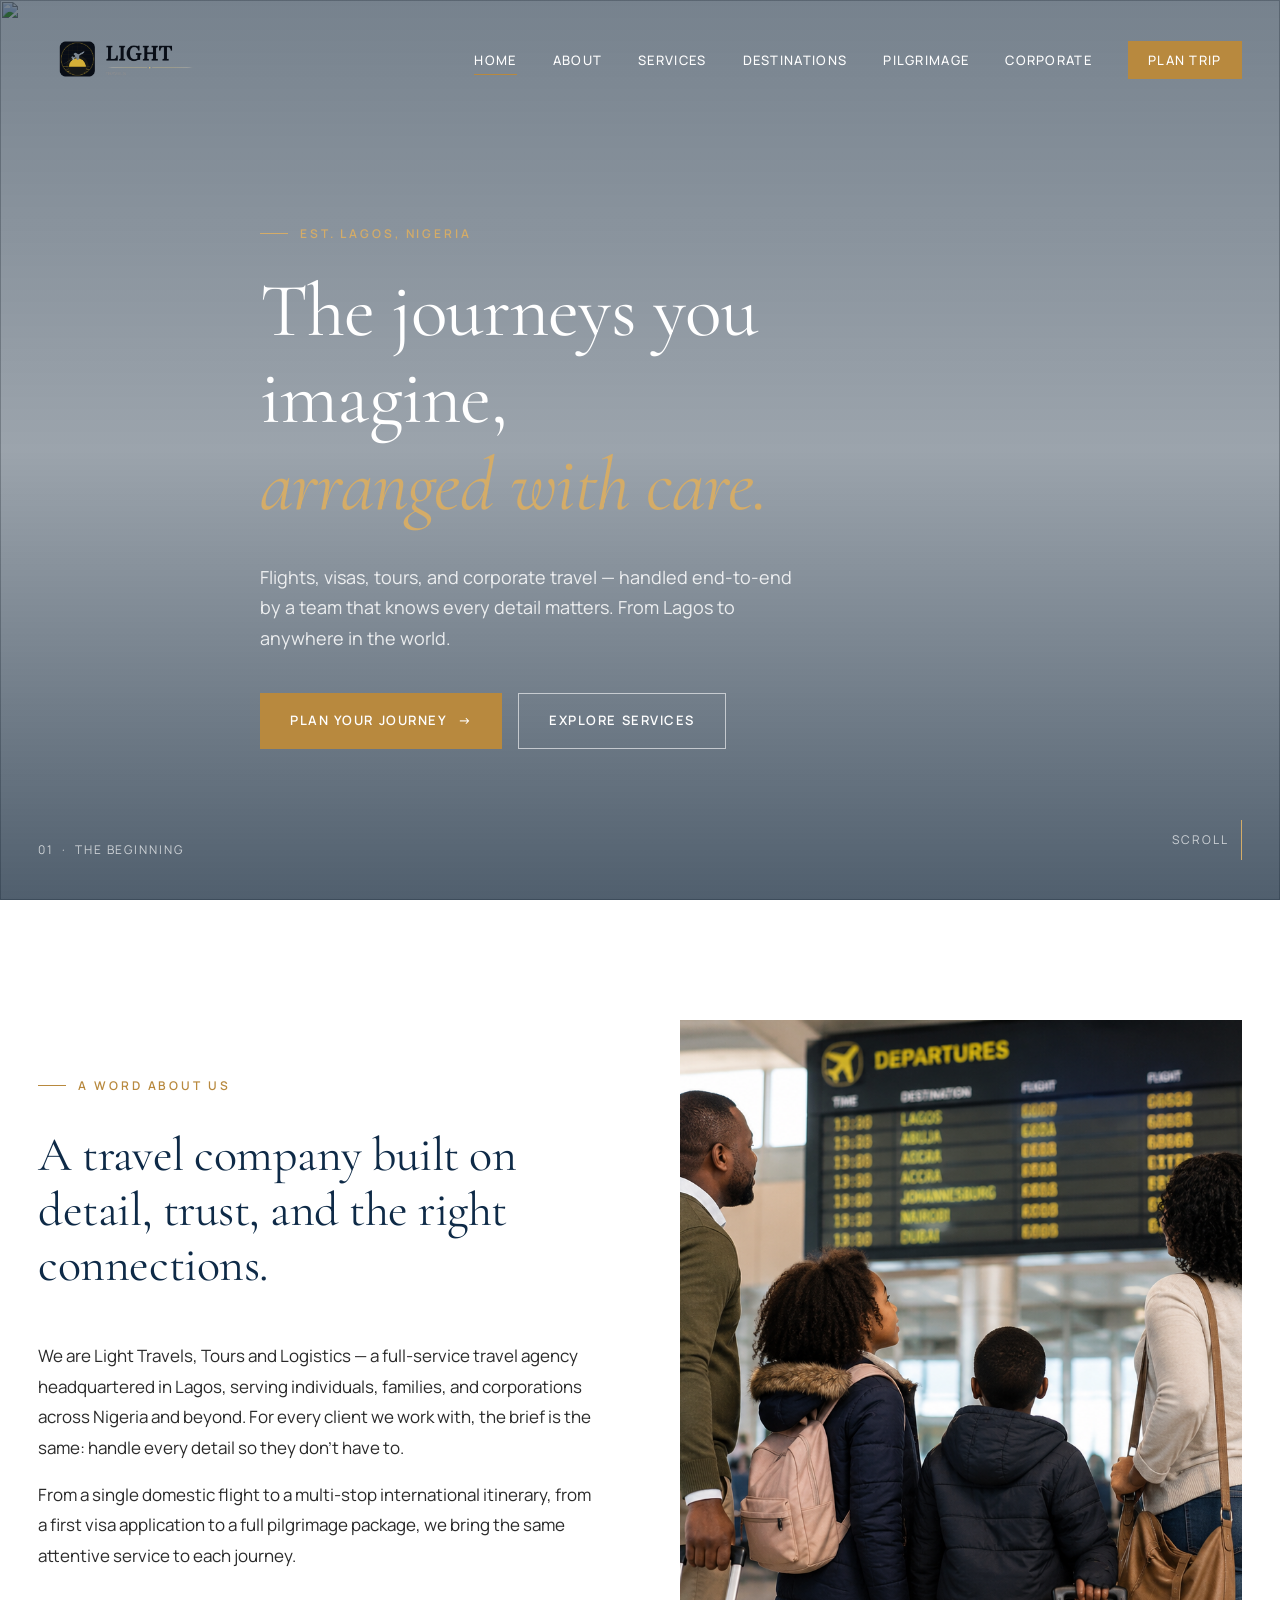
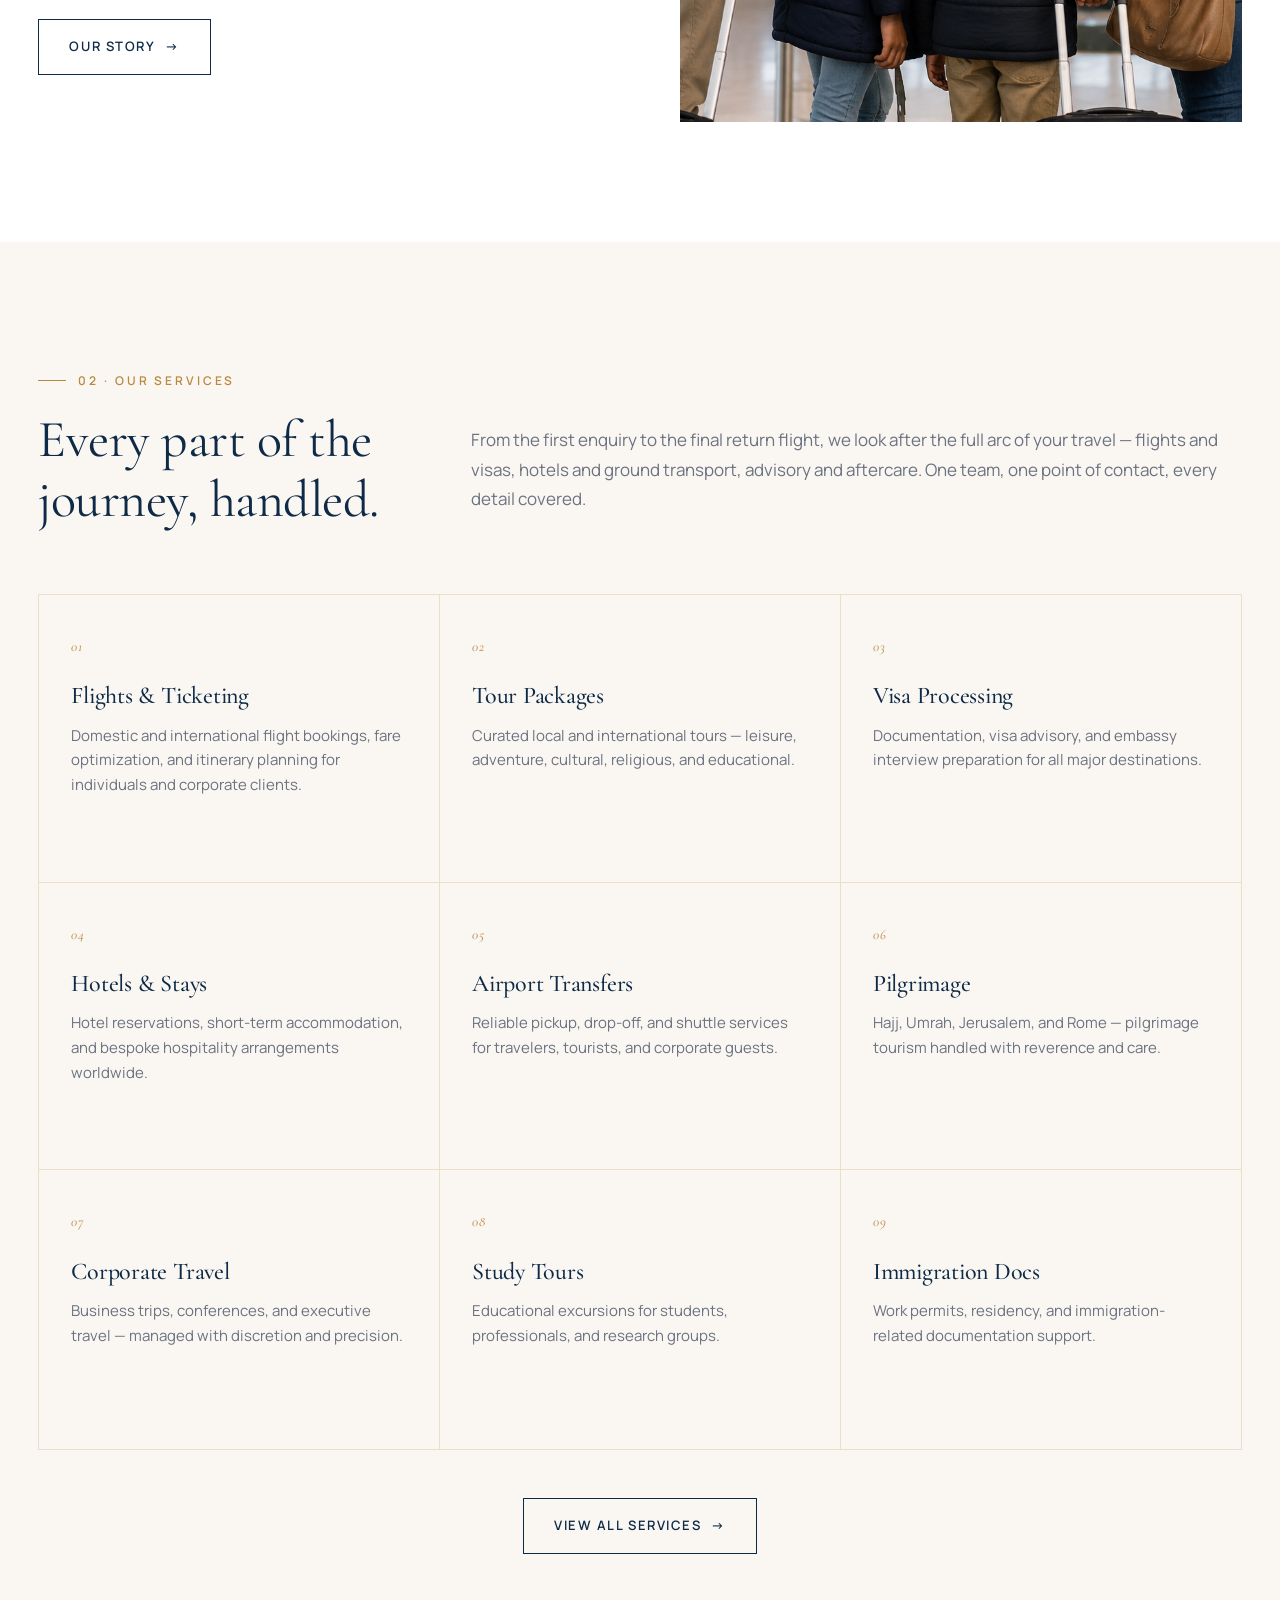
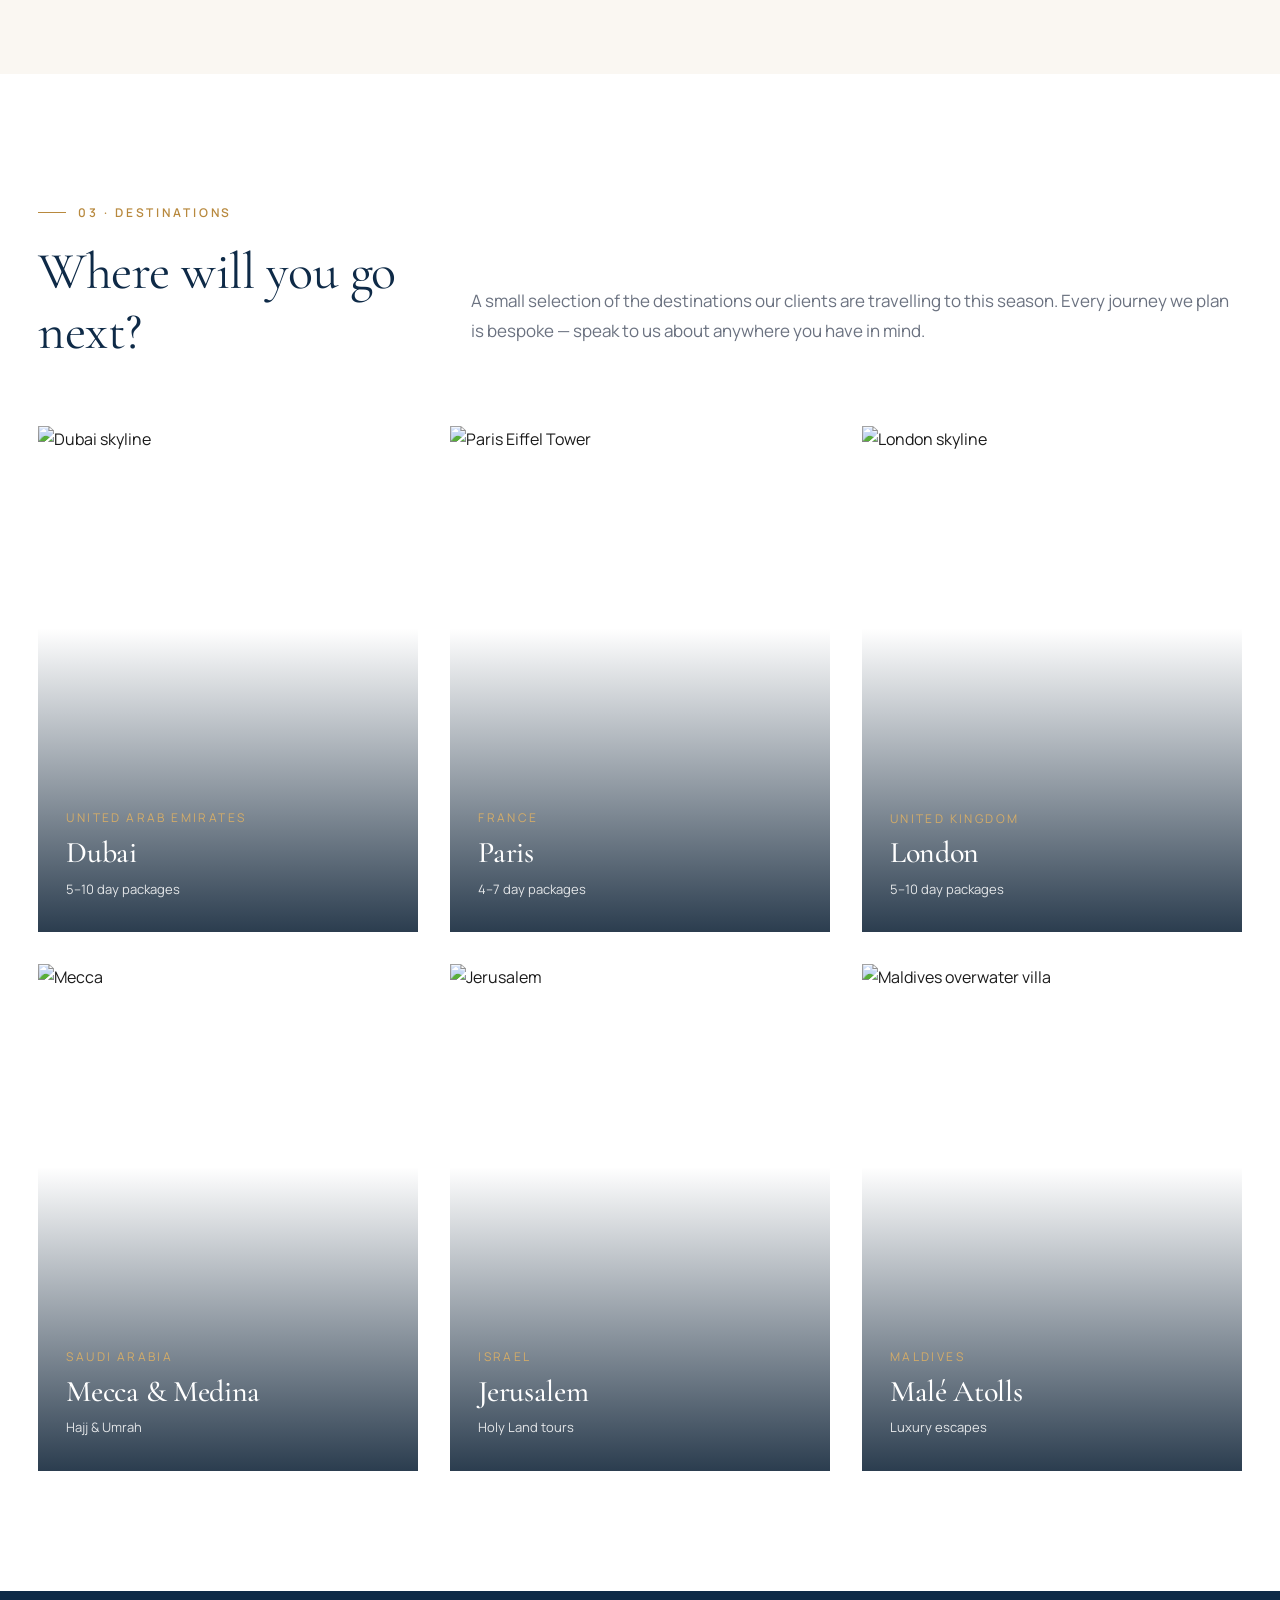
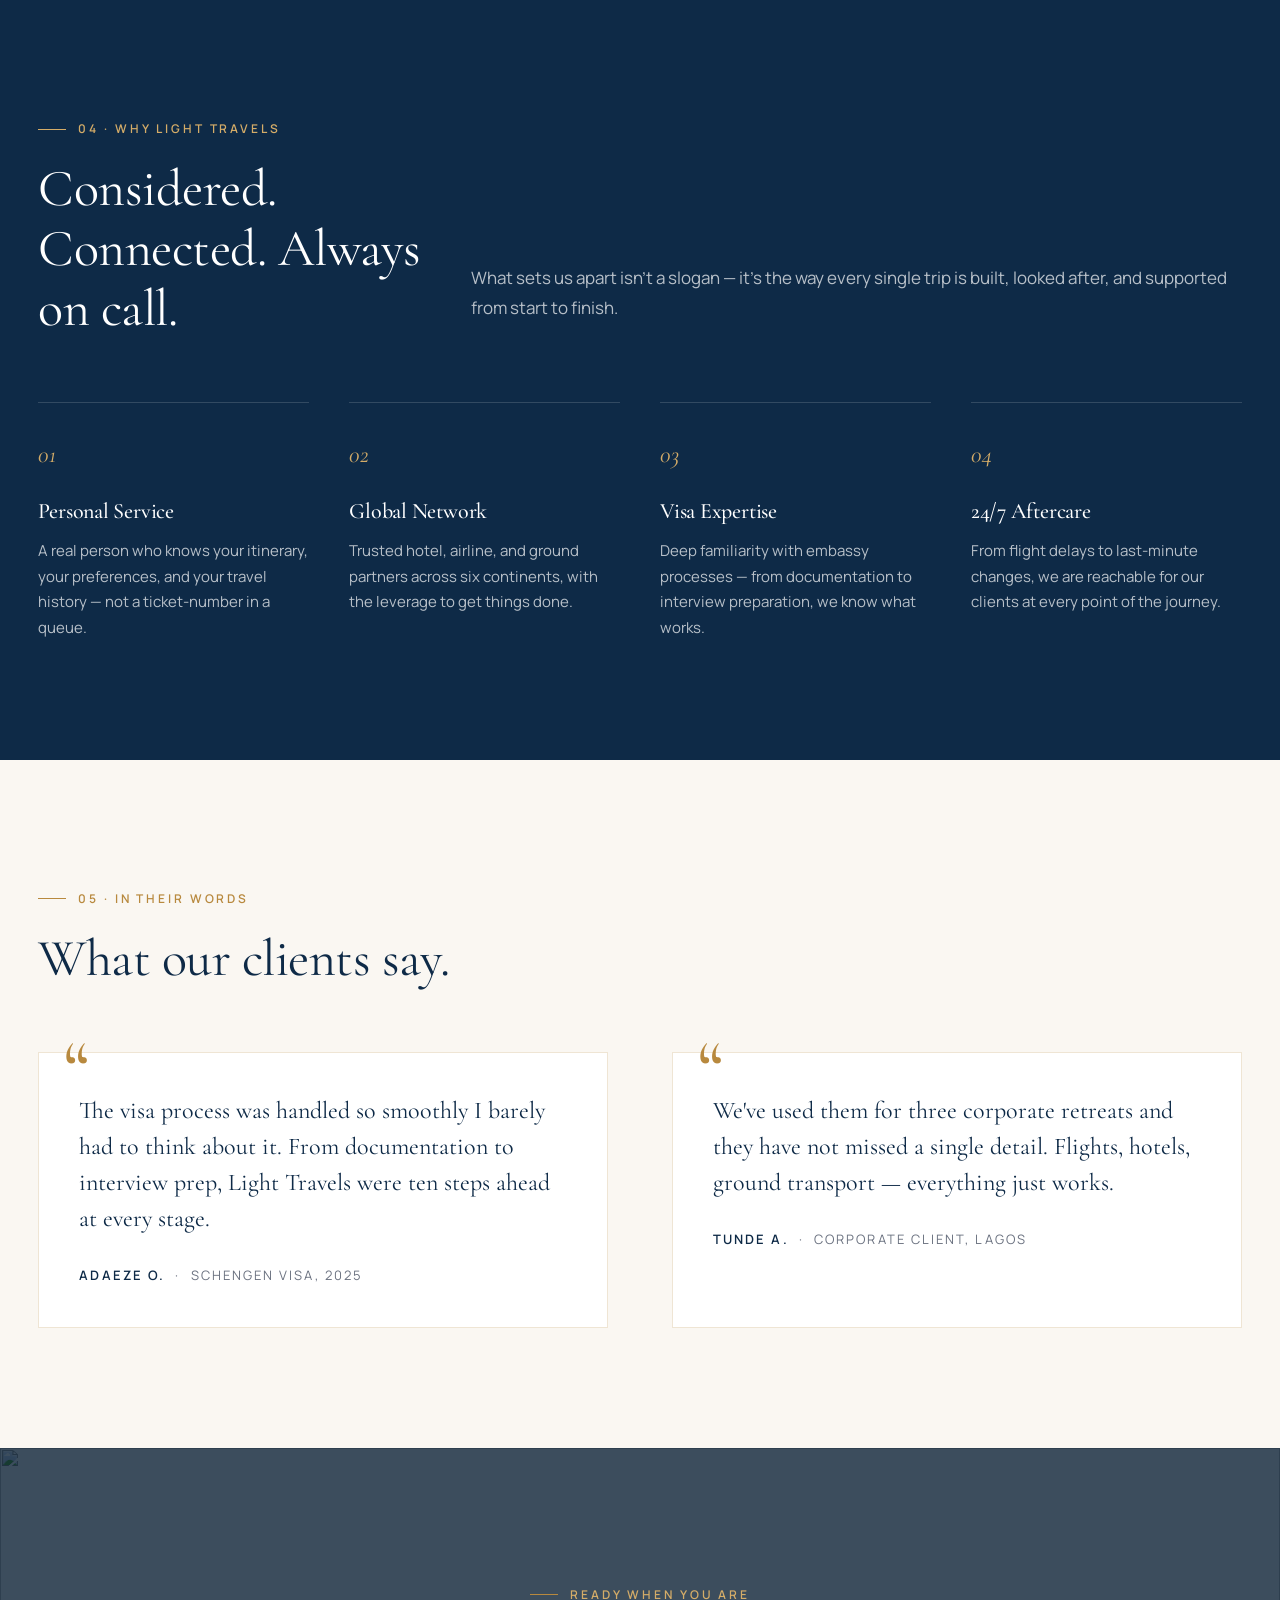
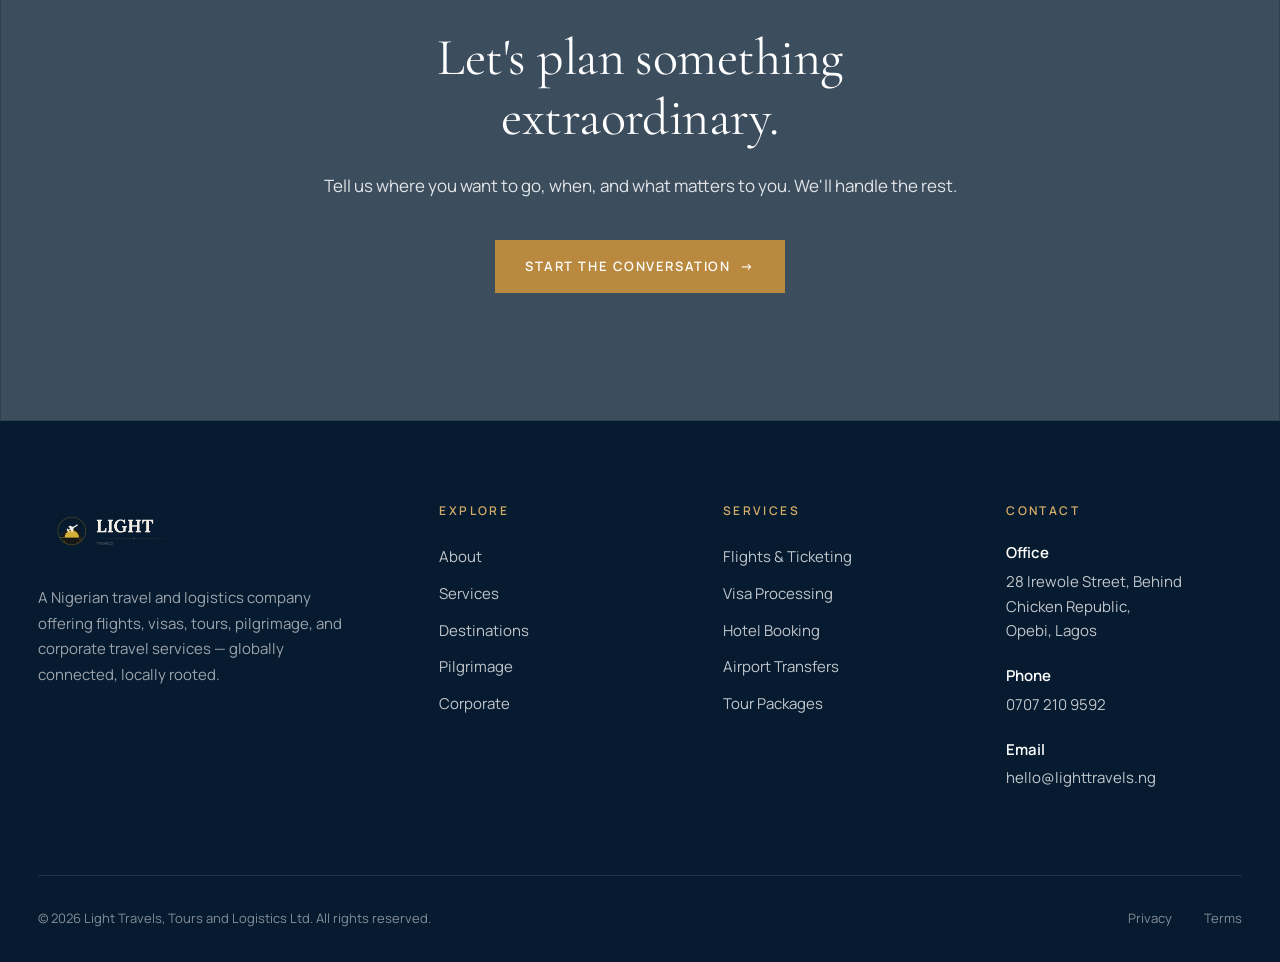
==== index.html @ 903b31ef "Initial site" ====
<!DOCTYPE html>
<html lang="en">
<head>
<meta charset="UTF-8">
<meta name="viewport" content="width=device-width, initial-scale=1.0">
<title>Light Travels, Tours & Logistics — Travel, expertly arranged.</title>
<meta name="description" content="Light Travels is a Nigerian travel and logistics company offering flight bookings, visa processing, tour packages, pilgrimage, corporate travel, and bespoke itineraries. Lagos-based, globally connected.">
<link rel="preconnect" href="https://fonts.googleapis.com">
<link rel="preconnect" href="https://fonts.gstatic.com" crossorigin>
<link href="https://fonts.googleapis.com/css2?family=Cormorant+Garamond:ital,wght@0,400;0,500;0,600;1,400;1,500&family=Manrope:wght@400;500;600;700&display=swap" rel="stylesheet">
<link rel="stylesheet" href="css/styles.css">
</head>
<body>

<!-- ============== HEADER ============== -->
<header class="site-header">
  <div class="container">
    <nav class="nav">
      <a href="index.html" class="logo">
        <img src="images/logo.png" alt="Light Travels" height="70">
      </a>
      <button class="nav-toggle" aria-label="Toggle menu">
        <span></span><span></span>
      </button>
      <ul class="nav-links">
        <li><a href="index.html" class="active">Home</a></li>
        <li><a href="about.html">About</a></li>
        <li><a href="services.html">Services</a></li>
        <li><a href="destinations.html">Destinations</a></li>
        <li><a href="pilgrimage.html">Pilgrimage</a></li>
        <li><a href="corporate.html">Corporate</a></li>
        <li><a href="contact.html" class="nav-cta">Plan Trip</a></li>
      </ul>
    </nav>
  </div>
</header>

<!-- ============== HERO ============== -->
<section class="hero">
  <div class="hero-bg">
    <img src="https://images.unsplash.com/photo-1436491865332-7a61a109cc05?auto=format&fit=crop&w=2000&q=80" alt="">
  </div>
  <div class="container">
    <div class="hero-content reveal in">
      <span class="eyebrow">Est. Lagos, Nigeria</span>
      <h1>The journeys you imagine,<br><span class="italic-accent">arranged with care.</span></h1>
      <p class="hero-lead">Flights, visas, tours, and corporate travel — handled end-to-end by a team that knows every detail matters. From Lagos to anywhere in the world.</p>
      <div class="hero-cta">
        <a href="contact.html" class="btn btn-primary">Plan Your Journey <span class="arrow">→</span></a>
        <a href="services.html" class="btn btn-outline-light">Explore Services</a>
      </div>
    </div>
  </div>
  <div class="container hero-meta">
    <span>01 &nbsp;·&nbsp; The Beginning</span>
    <span class="scroll-cue">Scroll</span>
  </div>
</section>

<!-- ============== INTRO BAND ============== -->
<section class="section intro-band">
  <div class="container">
    <div class="intro-grid">
      <div class="reveal">
        <span class="eyebrow">A Word About Us</span>
        <h2 class="mt-2">A travel company built on detail, trust, and the right connections.</h2>
        <p class="mt-3">We are Light Travels, Tours and Logistics — a full-service travel agency headquartered in Lagos, serving individuals, families, and corporations across Nigeria and beyond. For every client we work with, the brief is the same: handle every detail so they don't have to.</p>
        <p>From a single domestic flight to a multi-stop international itinerary, from a first visa application to a full pilgrimage package, we bring the same attentive service to each journey.</p>
        <a href="about.html" class="btn btn-outline mt-2">Our Story <span class="arrow">→</span></a>
      </div>
      <div class="intro-image reveal reveal-delay-2">
        <img src="./images/light travels.png" alt="Traveler with passport and suitcase">
      </div>
    </div>
  </div>
</section>

<!-- ============== SERVICES GRID ============== -->
<section class="section services-section">
  <div class="container">
    <div class="section-head reveal">
      <div>
        <span class="eyebrow">02 · Our Services</span>
        <h2>Every part of the journey, handled.</h2>
      </div>
      <p>From the first enquiry to the final return flight, we look after the full arc of your travel — flights and visas, hotels and ground transport, advisory and aftercare. One team, one point of contact, every detail covered.</p>
    </div>

    <div class="services-grid">
      <div class="service-card reveal">
        <span class="num">01</span>
        <h3>Flights &amp; Ticketing</h3>
        <p>Domestic and international flight bookings, fare optimization, and itinerary planning for individuals and corporate clients.</p>
        <a href="services.html" class="more">Learn More <span class="arrow">→</span></a>
      </div>
      <div class="service-card reveal reveal-delay-1">
        <span class="num">02</span>
        <h3>Tour Packages</h3>
        <p>Curated local and international tours — leisure, adventure, cultural, religious, and educational.</p>
        <a href="destinations.html" class="more">Learn More <span class="arrow">→</span></a>
      </div>
      <div class="service-card reveal reveal-delay-2">
        <span class="num">03</span>
        <h3>Visa Processing</h3>
        <p>Documentation, visa advisory, and embassy interview preparation for all major destinations.</p>
        <a href="services.html" class="more">Learn More <span class="arrow">→</span></a>
      </div>
      <div class="service-card reveal">
        <span class="num">04</span>
        <h3>Hotels &amp; Stays</h3>
        <p>Hotel reservations, short-term accommodation, and bespoke hospitality arrangements worldwide.</p>
        <a href="services.html" class="more">Learn More <span class="arrow">→</span></a>
      </div>
      <div class="service-card reveal reveal-delay-1">
        <span class="num">05</span>
        <h3>Airport Transfers</h3>
        <p>Reliable pickup, drop-off, and shuttle services for travelers, tourists, and corporate guests.</p>
        <a href="services.html" class="more">Learn More <span class="arrow">→</span></a>
      </div>
      <div class="service-card reveal reveal-delay-2">
        <span class="num">06</span>
        <h3>Pilgrimage</h3>
        <p>Hajj, Umrah, Jerusalem, and Rome — pilgrimage tourism handled with reverence and care.</p>
        <a href="pilgrimage.html" class="more">Learn More <span class="arrow">→</span></a>
      </div>
      <div class="service-card reveal">
        <span class="num">07</span>
        <h3>Corporate Travel</h3>
        <p>Business trips, conferences, and executive travel — managed with discretion and precision.</p>
        <a href="corporate.html" class="more">Learn More <span class="arrow">→</span></a>
      </div>
      <div class="service-card reveal reveal-delay-1">
        <span class="num">08</span>
        <h3>Study Tours</h3>
        <p>Educational excursions for students, professionals, and research groups.</p>
        <a href="services.html" class="more">Learn More <span class="arrow">→</span></a>
      </div>
      <div class="service-card reveal reveal-delay-2">
        <span class="num">09</span>
        <h3>Immigration Docs</h3>
        <p>Work permits, residency, and immigration-related documentation support.</p>
        <a href="services.html" class="more">Learn More <span class="arrow">→</span></a>
      </div>
    </div>

    <div class="text-center mt-3 reveal">
      <a href="services.html" class="btn btn-outline">View All Services <span class="arrow">→</span></a>
    </div>
  </div>
</section>

<!-- ============== DESTINATIONS ============== -->
<section class="section">
  <div class="container">
    <div class="section-head reveal">
      <div>
        <span class="eyebrow">03 · Destinations</span>
        <h2>Where will you go next?</h2>
      </div>
      <p>A small selection of the destinations our clients are travelling to this season. Every journey we plan is bespoke — speak to us about anywhere you have in mind.</p>
    </div>

    <div class="destinations-grid">
      <a href="destinations.html" class="dest-card reveal">
        <img src="https://images.unsplash.com/photo-1512453979798-5ea266f8880c?auto=format&fit=crop&w=900&q=80" alt="Dubai skyline">
        <div class="dest-card-content">
          <div class="country">United Arab Emirates</div>
          <h3>Dubai</h3>
          <div class="duration">5–10 day packages</div>
        </div>
      </a>
      <a href="destinations.html" class="dest-card reveal reveal-delay-1">
        <img src="https://images.unsplash.com/photo-1502602898657-3e91760cbb34?auto=format&fit=crop&w=900&q=80" alt="Paris Eiffel Tower">
        <div class="dest-card-content">
          <div class="country">France</div>
          <h3>Paris</h3>
          <div class="duration">4–7 day packages</div>
        </div>
      </a>
      <a href="destinations.html" class="dest-card reveal reveal-delay-2">
        <img src="https://images.unsplash.com/photo-1513635269975-59663e0ac1ad?auto=format&fit=crop&w=900&q=80" alt="London skyline">
        <div class="dest-card-content">
          <div class="country">United Kingdom</div>
          <h3>London</h3>
          <div class="duration">5–10 day packages</div>
        </div>
      </a>
      <a href="pilgrimage.html" class="dest-card reveal">
        <img src="https://images.unsplash.com/photo-1591604129939-f1efa4d9f7fa?auto=format&fit=crop&w=900&q=80" alt="Mecca">
        <div class="dest-card-content">
          <div class="country">Saudi Arabia</div>
          <h3>Mecca &amp; Medina</h3>
          <div class="duration">Hajj &amp; Umrah</div>
        </div>
      </a>
      <a href="destinations.html" class="dest-card reveal reveal-delay-1">
        <img src="https://images.unsplash.com/photo-1544735716-392fe2489ffa?auto=format&fit=crop&w=900&q=80" alt="Jerusalem">
        <div class="dest-card-content">
          <div class="country">Israel</div>
          <h3>Jerusalem</h3>
          <div class="duration">Holy Land tours</div>
        </div>
      </a>
      <a href="destinations.html" class="dest-card reveal reveal-delay-2">
        <img src="https://images.unsplash.com/photo-1539367628448-4bc5c9d171c8?auto=format&fit=crop&w=900&q=80" alt="Maldives overwater villa">
        <div class="dest-card-content">
          <div class="country">Maldives</div>
          <h3>Malé Atolls</h3>
          <div class="duration">Luxury escapes</div>
        </div>
      </a>
    </div>
  </div>
</section>

<!-- ============== WHY US (Pillars) ============== -->
<section class="section pillars-section">
  <div class="container">
    <div class="section-head reveal">
      <div>
        <span class="eyebrow">04 · Why Light Travels</span>
        <h2>Considered. Connected. Always on call.</h2>
      </div>
      <p>What sets us apart isn't a slogan — it's the way every single trip is built, looked after, and supported from start to finish.</p>
    </div>

    <div class="pillars-grid">
      <div class="pillar reveal">
        <div class="num">01</div>
        <h4>Personal Service</h4>
        <p>A real person who knows your itinerary, your preferences, and your travel history — not a ticket-number in a queue.</p>
      </div>
      <div class="pillar reveal reveal-delay-1">
        <div class="num">02</div>
        <h4>Global Network</h4>
        <p>Trusted hotel, airline, and ground partners across six continents, with the leverage to get things done.</p>
      </div>
      <div class="pillar reveal reveal-delay-2">
        <div class="num">03</div>
        <h4>Visa Expertise</h4>
        <p>Deep familiarity with embassy processes — from documentation to interview preparation, we know what works.</p>
      </div>
      <div class="pillar reveal reveal-delay-3">
        <div class="num">04</div>
        <h4>24/7 Aftercare</h4>
        <p>From flight delays to last-minute changes, we are reachable for our clients at every point of the journey.</p>
      </div>
    </div>
  </div>
</section>

<!-- ============== TESTIMONIALS ============== -->
<section class="section testimonials">
  <div class="container">
    <div class="section-head section-head-stacked reveal">
      <span class="eyebrow">05 · In Their Words</span>
      <h2>What our clients say.</h2>
    </div>

    <div class="testimonial-grid">
      <div class="testimonial-card reveal">
        <blockquote>The visa process was handled so smoothly I barely had to think about it. From documentation to interview prep, Light Travels were ten steps ahead at every stage.</blockquote>
        <cite><strong>Adaeze O.</strong> &nbsp;·&nbsp; Schengen Visa, 2025</cite>
      </div>
      <div class="testimonial-card reveal reveal-delay-1">
        <blockquote>We've used them for three corporate retreats and they have not missed a single detail. Flights, hotels, ground transport — everything just works.</blockquote>
        <cite><strong>Tunde A.</strong> &nbsp;·&nbsp; Corporate Client, Lagos</cite>
      </div>
    </div>
  </div>
</section>

<!-- ============== CTA BANNER ============== -->
<section class="cta-banner">
  <div class="cta-banner-bg">
    <img src="https://images.unsplash.com/photo-1488085061387-422e29b40080?auto=format&fit=crop&w=2000&q=80" alt="">
  </div>
  <div class="cta-banner-content reveal">
    <span class="eyebrow" style="color: var(--gold-light);">Ready when you are</span>
    <h2>Let's plan something extraordinary.</h2>
    <p>Tell us where you want to go, when, and what matters to you. We'll handle the rest.</p>
    <a href="contact.html" class="btn btn-primary">Start the Conversation <span class="arrow">→</span></a>
  </div>
</section>

<!-- ============== FOOTER ============== -->
<footer class="site-footer">
  <div class="container">
    <div class="footer-grid">
      <div class="footer-brand">
       <a href="index.html" class="logo">
        <img src="images/footer-logo.png" alt="Light Travels" height="60">
      </a>
        <p>A Nigerian travel and logistics company offering flights, visas, tours, pilgrimage, and corporate travel services — globally connected, locally rooted.</p>
      </div>
      <div>
        <div class="footer-heading">Explore</div>
        <ul class="footer-links">
          <li><a href="about.html">About</a></li>
          <li><a href="services.html">Services</a></li>
          <li><a href="destinations.html">Destinations</a></li>
          <li><a href="pilgrimage.html">Pilgrimage</a></li>
          <li><a href="corporate.html">Corporate</a></li>
        </ul>
      </div>
      <div>
        <div class="footer-heading">Services</div>
        <ul class="footer-links">
          <li><a href="services.html">Flights &amp; Ticketing</a></li>
          <li><a href="services.html">Visa Processing</a></li>
          <li><a href="services.html">Hotel Booking</a></li>
          <li><a href="services.html">Airport Transfers</a></li>
          <li><a href="services.html">Tour Packages</a></li>
        </ul>
      </div>
      <div class="footer-contact">
        <div class="footer-heading">Contact</div>
        <div>
          <strong>Office</strong>
          28 Irewole Street, Behind Chicken Republic,<br>Opebi, Lagos
        </div>
        <div>
          <strong>Phone</strong>
          <a href="tel:+2347072109592">0707 210 9592</a>
        </div>
        <div>
          <strong>Email</strong>
          <a href="mailto:hello@lighttravels.ng">hello@lighttravels.ng</a>
        </div>
      </div>
    </div>
    <div class="footer-bottom">
      <div>© <span id="year">2026</span> Light Travels, Tours and Logistics Ltd. All rights reserved.</div>
      <div class="legal">
        <a href="#">Privacy</a>
        <a href="#">Terms</a>
      </div>
    </div>
  </div>
</footer>

<script src="js/main.js"></script>
<script>document.getElementById('year').textContent = new Date().getFullYear();</script>
</body>
</html>
---- css/styles.css ----
/* ============================================================
   LIGHT TRAVELS — Design System
   White · Gold · Navy. Refined editorial luxury.
   ============================================================ */

:root {
  /* Palette */
  --white: #FFFFFF;
  --cream: #FAF7F2;
  --cream-deep: #F2EDE3;
  --gold: #B8893E;
  --gold-light: #D4AC68;
  --gold-soft: rgba(184, 137, 62, 0.12);
  --navy: #0E2A47;
  --navy-deep: #061B30;
  --ink: #1A1A1A;
  --muted: #6B7280;
  --muted-light: #9CA3AF;
  --line: rgba(184, 137, 62, 0.22);
  --line-soft: rgba(14, 42, 71, 0.08);

  /* Typography */
  --font-display: 'Cormorant Garamond', Georgia, 'Times New Roman', serif;
  --font-body: 'Manrope', -apple-system, BlinkMacSystemFont, 'Segoe UI', sans-serif;

  /* Layout */
  --container: 1280px;
  --container-tight: 980px;
  --gutter: clamp(1.25rem, 3vw, 2.5rem);

  /* Motion */
  --ease: cubic-bezier(0.4, 0, 0.2, 1);
  --ease-out: cubic-bezier(0.16, 1, 0.3, 1);
}

/* ----------  Reset & base  ---------- */
*, *::before, *::after { box-sizing: border-box; }
html { scroll-behavior: smooth; -webkit-text-size-adjust: 100%; }
body {
  margin: 0;
  font-family: var(--font-body);
  font-size: 16px;
  line-height: 1.65;
  color: var(--ink);
  background: var(--white);
  -webkit-font-smoothing: antialiased;
  -moz-osx-font-smoothing: grayscale;
  overflow-x: hidden;
}
img, picture, video { max-width: 100%; display: block; }
a { color: inherit; text-decoration: none; }
button { font-family: inherit; cursor: pointer; border: none; background: none; }

/* ----------  Typography  ---------- */
h1, h2, h3, h4, h5 {
  font-family: var(--font-display);
  font-weight: 500;
  line-height: 1.15;
  letter-spacing: -0.01em;
  margin: 0;
  color: var(--navy);
}
h1 { font-size: clamp(2.5rem, 6vw, 4.75rem); font-weight: 400; }
h2 { font-size: clamp(2rem, 4.5vw, 3.25rem); font-weight: 400; }
h3 { font-size: clamp(1.5rem, 3vw, 2rem); }
h4 { font-size: 1.375rem; }
p { margin: 0 0 1rem; color: var(--ink); }
.lead { font-size: clamp(1.1rem, 1.5vw, 1.25rem); line-height: 1.7; color: #2a2a2a; }
.eyebrow {
  font-family: var(--font-body);
  font-size: 0.75rem;
  font-weight: 600;
  letter-spacing: 0.24em;
  text-transform: uppercase;
  color: var(--gold);
  display: inline-flex;
  align-items: center;
  gap: 0.75rem;
}
.eyebrow::before {
  content: "";
  display: inline-block;
  width: 28px;
  height: 1px;
  background: var(--gold);
}
.italic { font-style: italic; font-family: var(--font-display); }

/* ----------  Layout helpers  ---------- */
.container { max-width: var(--container); margin: 0 auto; padding: 0 var(--gutter); }
.container-tight { max-width: var(--container-tight); margin: 0 auto; padding: 0 var(--gutter); }
.section { padding: clamp(4rem, 10vw, 7.5rem) 0; }
.section-tight { padding: clamp(3rem, 6vw, 5rem) 0; }
.divider {
  height: 1px;
  background: var(--line);
  border: 0;
  margin: 0;
}

/* ----------  Buttons  ---------- */
.btn {
  display: inline-flex;
  align-items: center;
  gap: 0.625rem;
  padding: 1rem 1.875rem;
  font-size: 0.8125rem;
  font-weight: 600;
  letter-spacing: 0.12em;
  text-transform: uppercase;
  border-radius: 0;
  transition: all 0.4s var(--ease);
  position: relative;
  overflow: hidden;
}
.btn-primary {
  background: var(--gold);
  color: var(--white);
}
.btn-primary:hover { background: var(--navy); }
.btn-outline {
  background: transparent;
  color: var(--navy);
  border: 1px solid var(--navy);
}
.btn-outline:hover { background: var(--navy); color: var(--white); }
.btn-outline-light {
  background: transparent;
  color: var(--white);
  border: 1px solid rgba(255, 255, 255, 0.6);
}
.btn-outline-light:hover { background: var(--white); color: var(--navy); border-color: var(--white); }
.btn .arrow {
  display: inline-block;
  transition: transform 0.4s var(--ease);
}
.btn:hover .arrow { transform: translateX(4px); }

/* ----------  Header / Nav  ---------- */
.site-header {
  position: fixed;
  top: 0;
  left: 0;
  right: 0;
  z-index: 100;
  padding: 1.5rem 0;
  transition: all 0.4s var(--ease);
  background: transparent;
}
.site-header.scrolled {
  background: rgba(255, 255, 255, 0.97);
  padding: 1rem 0;
  box-shadow: 0 1px 0 var(--line-soft);
  backdrop-filter: blur(12px);
  -webkit-backdrop-filter: blur(12px);
}
.site-header.solid {
  background: var(--white);
  box-shadow: 0 1px 0 var(--line-soft);
}
.nav {
  display: flex;
  align-items: center;
  justify-content: space-between;
  gap: 2rem;
}
.logo {
  font-family: var(--font-display);
  font-size: 1.5rem;
  font-weight: 500;
  letter-spacing: 0.02em;
  color: var(--white);
  display: flex;
  align-items: center;
  gap: 0.625rem;
  transition: color 0.4s var(--ease);
}
.logo-mark {
  width: 32px;
  height: 32px;
  border: 1px solid currentColor;
  display: flex;
  align-items: center;
  justify-content: center;
  font-size: 0.875rem;
  font-style: italic;
}
.logo small {
  display: block;
  font-family: var(--font-body);
  font-size: 0.625rem;
  letter-spacing: 0.2em;
  text-transform: uppercase;
  opacity: 0.7;
  margin-top: 2px;
}
.site-header.scrolled .logo,
.site-header.solid .logo { color: var(--navy); }

.nav-links {
  display: flex;
  align-items: center;
  gap: 2.25rem;
  list-style: none;
  margin: 0;
  padding: 0;
}
.nav-links a {
  font-size: 0.8125rem;
  font-weight: 500;
  letter-spacing: 0.1em;
  text-transform: uppercase;
  color: var(--white);
  transition: color 0.3s var(--ease);
  position: relative;
}
.nav-links a::after {
  content: "";
  position: absolute;
  bottom: -6px;
  left: 0;
  width: 0;
  height: 1px;
  background: var(--gold);
  transition: width 0.3s var(--ease);
}
.nav-links a:hover::after,
.nav-links a.active::after { width: 100%; }
.nav-links a:hover { color: var(--gold); }
.site-header.scrolled .nav-links a,
.site-header.solid .nav-links a { color: var(--navy); }
.site-header.scrolled .nav-links a:hover,
.site-header.solid .nav-links a:hover { color: var(--gold); }

.nav-cta {
  font-family: var(--font-body);
  padding: 0.625rem 1.25rem;
  background: var(--gold);
  color: var(--white) !important;
  font-size: 0.75rem;
  font-weight: 600;
  letter-spacing: 0.12em;
  text-transform: uppercase;
  transition: background 0.3s var(--ease);
}
.nav-cta:hover { background: var(--navy); }
.nav-cta::after { display: none !important; }

.nav-toggle {
  display: none;
  width: 32px;
  height: 32px;
  position: relative;
  z-index: 110;
}
.nav-toggle span {
  display: block;
  width: 24px;
  height: 1.5px;
  background: var(--white);
  position: absolute;
  left: 4px;
  transition: all 0.3s var(--ease);
}
.nav-toggle span:nth-child(1) { top: 11px; }
.nav-toggle span:nth-child(2) { top: 20px; }
.site-header.scrolled .nav-toggle span,
.site-header.solid .nav-toggle span,
.nav-toggle.open span { background: var(--navy); }
.nav-toggle.open span:nth-child(1) { transform: translateY(4.5px) rotate(45deg); }
.nav-toggle.open span:nth-child(2) { transform: translateY(-4px) rotate(-45deg); }

/* ----------  Hero  ---------- */
.hero {
  position: relative;
  min-height: 100vh;
  display: flex;
  align-items: center;
  color: var(--white);
  overflow: hidden;
  padding: 8rem 0 4rem;
}
.hero-bg {
  position: absolute;
  inset: 0;
  z-index: 0;
}
.hero-bg img {
  width: 100%;
  height: 100%;
  object-fit: cover;
  animation: heroZoom 20s ease-out forwards;
}
@keyframes heroZoom {
  from { transform: scale(1.08); }
  to { transform: scale(1); }
}
.hero-bg::after {
  content: "";
  position: absolute;
  inset: 0;
  background: linear-gradient(
    to bottom,
    rgba(6, 27, 48, 0.55) 0%,
    rgba(6, 27, 48, 0.4) 50%,
    rgba(6, 27, 48, 0.7) 100%
  );
}
.hero-content {
  position: relative;
  z-index: 2;
  max-width: 760px;
}
.hero h1 {
  color: var(--white);
  margin: 1.5rem 0 2rem;
}
.hero h1 .italic-accent {
  font-style: italic;
  color: var(--gold-light);
}
.hero .eyebrow {
  color: var(--gold-light);
}
.hero .eyebrow::before {
  background: var(--gold-light);
}
.hero-lead {
  font-size: 1.125rem;
  line-height: 1.7;
  color: rgba(255, 255, 255, 0.85);
  max-width: 540px;
  margin-bottom: 2.5rem;
}
.hero-cta {
  display: flex;
  flex-wrap: wrap;
  gap: 1rem;
}
.hero-meta {
  position: absolute;
  bottom: 2.5rem;
  left: 0;
  right: 0;
  z-index: 2;
  display: flex;
  justify-content: space-between;
  align-items: flex-end;
  color: rgba(255, 255, 255, 0.7);
  font-size: 0.75rem;
  letter-spacing: 0.16em;
  text-transform: uppercase;
}
.hero-meta .scroll-cue {
  display: inline-flex;
  align-items: center;
  gap: 0.75rem;
}
.hero-meta .scroll-cue::after {
  content: "";
  width: 1px;
  height: 40px;
  background: var(--gold-light);
  animation: scrollPulse 2.4s ease-in-out infinite;
}
@keyframes scrollPulse {
  0%, 100% { opacity: 0.4; transform: scaleY(0.6); transform-origin: top; }
  50% { opacity: 1; transform: scaleY(1); }
}

/* Page-header (smaller hero for inner pages) */
.page-header {
  position: relative;
  padding: 11rem 0 5rem;
  color: var(--white);
  overflow: hidden;
}
.page-header-bg {
  position: absolute;
  inset: 0;
  z-index: 0;
}
.page-header-bg img {
  width: 100%;
  height: 100%;
  object-fit: cover;
}
.page-header-bg::after {
  content: "";
  position: absolute;
  inset: 0;
  background: linear-gradient(to bottom, rgba(6, 27, 48, 0.65), rgba(6, 27, 48, 0.5));
}
.page-header-content {
  position: relative;
  z-index: 2;
  max-width: 760px;
}
.page-header h1 { color: var(--white); margin-top: 1.5rem; }
.page-header .lead { color: rgba(255, 255, 255, 0.85); margin-top: 1.25rem; max-width: 600px; }
.breadcrumb {
  font-size: 0.75rem;
  letter-spacing: 0.16em;
  text-transform: uppercase;
  color: rgba(255, 255, 255, 0.7);
}
.breadcrumb a { color: var(--gold-light); }
.breadcrumb span { margin: 0 0.75rem; opacity: 0.5; }

/* ----------  Section heading pattern  ---------- */
.section-head {
  display: grid;
  grid-template-columns: 1fr 2fr;
  gap: 3rem;
  margin-bottom: 4rem;
  align-items: end;
}
.section-head-stacked { display: block; max-width: 720px; }
.section-head h2 { margin-top: 1.25rem; }
.section-head p { margin-top: 1.25rem; color: var(--muted); font-size: 1.0625rem; line-height: 1.75; }
@media (max-width: 768px) {
  .section-head { grid-template-columns: 1fr; gap: 1.5rem; }
}

/* ----------  Intro band  ---------- */
.intro-band { background: var(--white); }
.intro-grid {
  display: grid;
  grid-template-columns: 1fr 1fr;
  gap: 5rem;
  align-items: center;
}
.intro-grid h2 { font-size: clamp(2rem, 4vw, 3rem); }
.intro-grid p { font-size: 1.0625rem; line-height: 1.8; color: #2a2a2a; }
.intro-image {
  position: relative;
  aspect-ratio: 4/5;
  overflow: hidden;
}
.intro-image img { width: 100%; height: 100%; object-fit: cover; }
.intro-image::before {
  content: "";
  position: absolute;
  top: 1.25rem;
  left: 1.25rem;
  right: -1.25rem;
  bottom: -1.25rem;
  border: 1px solid var(--gold);
  z-index: -1;
}
@media (max-width: 880px) {
  .intro-grid { grid-template-columns: 1fr; gap: 3rem; }
}

/* ----------  Services Grid  ---------- */
.services-section { background: var(--cream); }
.services-grid {
  display: grid;
  grid-template-columns: repeat(3, 1fr);
  gap: 0;
  border-top: 1px solid var(--line);
  border-left: 1px solid var(--line);
}
.service-card {
  padding: 2.5rem 2rem;
  background: var(--cream);
  border-right: 1px solid var(--line);
  border-bottom: 1px solid var(--line);
  position: relative;
  transition: background 0.4s var(--ease);
  display: flex;
  flex-direction: column;
  min-height: 280px;
}
.service-card:hover { background: var(--white); }
.service-card .num {
  font-family: var(--font-display);
  font-size: 0.875rem;
  font-style: italic;
  color: var(--gold);
  letter-spacing: 0.05em;
  margin-bottom: 1.5rem;
}
.service-card h3 {
  font-size: 1.5rem;
  margin-bottom: 0.875rem;
}
.service-card p {
  font-size: 0.9375rem;
  line-height: 1.65;
  color: var(--muted);
  margin: 0;
}
.service-card .more {
  margin-top: auto;
  padding-top: 1.5rem;
  font-size: 0.75rem;
  letter-spacing: 0.16em;
  text-transform: uppercase;
  color: var(--navy);
  font-weight: 600;
  display: inline-flex;
  align-items: center;
  gap: 0.5rem;
  opacity: 0;
  transition: opacity 0.4s var(--ease);
}
.service-card:hover .more { opacity: 1; }
@media (max-width: 880px) { .services-grid { grid-template-columns: repeat(2, 1fr); } }
@media (max-width: 540px) { .services-grid { grid-template-columns: 1fr; } }

/* ----------  Destinations  ---------- */
.destinations-grid {
  display: grid;
  grid-template-columns: repeat(3, 1fr);
  gap: 2rem;
}
.dest-card {
  position: relative;
  overflow: hidden;
  aspect-ratio: 3/4;
  cursor: pointer;
}
.dest-card img {
  width: 100%;
  height: 100%;
  object-fit: cover;
  transition: transform 0.8s var(--ease);
}
.dest-card:hover img { transform: scale(1.06); }
.dest-card::after {
  content: "";
  position: absolute;
  inset: 0;
  background: linear-gradient(to bottom, transparent 40%, rgba(6, 27, 48, 0.85) 100%);
}
.dest-card-content {
  position: absolute;
  bottom: 0;
  left: 0;
  right: 0;
  padding: 2rem 1.75rem;
  color: var(--white);
  z-index: 2;
}
.dest-card-content .country {
  font-size: 0.75rem;
  letter-spacing: 0.2em;
  text-transform: uppercase;
  color: var(--gold-light);
  margin-bottom: 0.5rem;
}
.dest-card-content h3 {
  color: var(--white);
  font-size: 1.875rem;
  margin: 0;
}
.dest-card-content .duration {
  font-size: 0.8125rem;
  margin-top: 0.5rem;
  opacity: 0.85;
}
@media (max-width: 880px) { .destinations-grid { grid-template-columns: repeat(2, 1fr); } }
@media (max-width: 540px) { .destinations-grid { grid-template-columns: 1fr; } }

/* ----------  Why Us / Pillars  ---------- */
.pillars-section { background: var(--navy); color: var(--white); }
.pillars-section h2 { color: var(--white); }
.pillars-section .section-head p { color: rgba(255, 255, 255, 0.7); }
.pillars-section .eyebrow { color: var(--gold-light); }
.pillars-section .eyebrow::before { background: var(--gold-light); }
.pillars-grid {
  display: grid;
  grid-template-columns: repeat(4, 1fr);
  gap: 2.5rem;
  margin-top: 4rem;
}
.pillar {
  border-top: 1px solid rgba(255, 255, 255, 0.15);
  padding-top: 2rem;
}
.pillar .num {
  font-family: var(--font-display);
  font-style: italic;
  font-size: 1.5rem;
  color: var(--gold-light);
  margin-bottom: 1.5rem;
}
.pillar h4 {
  color: var(--white);
  font-family: var(--font-display);
  font-size: 1.375rem;
  margin-bottom: 0.875rem;
}
.pillar p {
  color: rgba(255, 255, 255, 0.7);
  font-size: 0.9375rem;
  line-height: 1.7;
  margin: 0;
}
@media (max-width: 880px) { .pillars-grid { grid-template-columns: repeat(2, 1fr); gap: 2rem; } }
@media (max-width: 540px) { .pillars-grid { grid-template-columns: 1fr; } }

/* ----------  Testimonial  ---------- */
.testimonials { background: var(--cream); }
.testimonial-grid {
  display: grid;
  grid-template-columns: 1fr 1fr;
  gap: 4rem;
}
.testimonial-card {
  padding: 2.5rem;
  background: var(--white);
  border: 1px solid var(--line);
  position: relative;
}
.testimonial-card::before {
  content: "“";
  font-family: var(--font-display);
  font-size: 5rem;
  color: var(--gold);
  position: absolute;
  top: -1.5rem;
  left: 1.5rem;
  line-height: 1;
}
.testimonial-card blockquote {
  margin: 0;
  font-family: var(--font-display);
  font-size: 1.5rem;
  line-height: 1.5;
  color: var(--navy);
  font-weight: 400;
}
.testimonial-card cite {
  display: block;
  margin-top: 1.75rem;
  font-style: normal;
  font-size: 0.8125rem;
  letter-spacing: 0.16em;
  text-transform: uppercase;
  color: var(--muted);
}
.testimonial-card cite strong { color: var(--navy); font-weight: 600; }
@media (max-width: 880px) { .testimonial-grid { grid-template-columns: 1fr; gap: 2.5rem; } }

/* ----------  CTA Banner  ---------- */
.cta-banner {
  position: relative;
  padding: clamp(5rem, 10vw, 8rem) 0;
  text-align: center;
  color: var(--white);
  overflow: hidden;
}
.cta-banner-bg {
  position: absolute;
  inset: 0;
  z-index: 0;
}
.cta-banner-bg img { width: 100%; height: 100%; object-fit: cover; }
.cta-banner-bg::after {
  content: "";
  position: absolute;
  inset: 0;
  background: rgba(6, 27, 48, 0.78);
}
.cta-banner-content {
  position: relative;
  z-index: 2;
  max-width: 720px;
  margin: 0 auto;
  padding: 0 var(--gutter);
}
.cta-banner h2 {
  color: var(--white);
  margin: 1.5rem 0;
}
.cta-banner p {
  color: rgba(255, 255, 255, 0.85);
  font-size: 1.0625rem;
  margin-bottom: 2.5rem;
}

/* ----------  Footer  ---------- */
.site-footer {
  background: var(--navy-deep);
  color: rgba(255, 255, 255, 0.75);
  padding: 5rem 0 2rem;
  font-size: 0.9375rem;
}
.footer-grid {
  display: grid;
  grid-template-columns: 1.5fr 1fr 1fr 1fr;
  gap: 3rem;
  padding-bottom: 4rem;
  border-bottom: 1px solid rgba(255, 255, 255, 0.1);
}
.footer-brand .logo { color: var(--white); margin-bottom: 1.5rem; }
.footer-brand p {
  color: rgba(255, 255, 255, 0.6);
  line-height: 1.7;
  font-size: 0.9375rem;
  max-width: 320px;
}
.footer-heading {
  font-family: var(--font-body);
  font-size: 0.75rem;
  letter-spacing: 0.2em;
  text-transform: uppercase;
  color: var(--gold-light);
  font-weight: 600;
  margin-bottom: 1.5rem;
}
.footer-links {
  list-style: none;
  padding: 0;
  margin: 0;
  display: flex;
  flex-direction: column;
  gap: 0.75rem;
}
.footer-links a { color: rgba(255, 255, 255, 0.75); transition: color 0.3s var(--ease); }
.footer-links a:hover { color: var(--gold-light); }
.footer-contact { color: rgba(255, 255, 255, 0.75); }
.footer-contact strong { color: var(--white); display: block; margin-bottom: 0.25rem; font-weight: 600; font-size: 0.9375rem; }
.footer-contact > div { margin-bottom: 1.25rem; }
.footer-contact a { color: rgba(255, 255, 255, 0.75); }
.footer-contact a:hover { color: var(--gold-light); }
.footer-bottom {
  display: flex;
  justify-content: space-between;
  align-items: center;
  padding-top: 2rem;
  font-size: 0.8125rem;
  color: rgba(255, 255, 255, 0.5);
}
.footer-bottom .legal { display: flex; gap: 2rem; }
.footer-bottom a:hover { color: var(--gold-light); }
@media (max-width: 880px) {
  .footer-grid { grid-template-columns: 1fr 1fr; gap: 2.5rem; }
  .footer-bottom { flex-direction: column; gap: 1rem; text-align: center; }
}
@media (max-width: 540px) {
  .footer-grid { grid-template-columns: 1fr; }
}

/* ----------  Forms (Contact)  ---------- */
.contact-grid {
  display: grid;
  grid-template-columns: 1.2fr 1fr;
  gap: 5rem;
}
.form-row { display: grid; grid-template-columns: 1fr 1fr; gap: 1.25rem; margin-bottom: 1.25rem; }
.form-field { display: flex; flex-direction: column; }
.form-field.full { grid-column: 1 / -1; }
.form-field label {
  font-size: 0.75rem;
  letter-spacing: 0.16em;
  text-transform: uppercase;
  color: var(--muted);
  margin-bottom: 0.5rem;
  font-weight: 600;
}
.form-field input,
.form-field select,
.form-field textarea {
  font-family: var(--font-body);
  font-size: 1rem;
  padding: 0.875rem 0;
  border: none;
  border-bottom: 1px solid var(--line);
  background: transparent;
  color: var(--ink);
  outline: none;
  transition: border-color 0.3s var(--ease);
}
.form-field input:focus,
.form-field select:focus,
.form-field textarea:focus { border-bottom-color: var(--gold); }
.form-field textarea { min-height: 120px; resize: vertical; }
.contact-info { padding-left: 2rem; border-left: 1px solid var(--line); }
.contact-info-block { margin-bottom: 2.5rem; }
.contact-info-block .label {
  font-size: 0.75rem;
  letter-spacing: 0.2em;
  text-transform: uppercase;
  color: var(--gold);
  font-weight: 600;
  margin-bottom: 0.75rem;
}
.contact-info-block p, .contact-info-block a {
  font-size: 1.0625rem;
  line-height: 1.6;
  color: var(--ink);
  margin: 0;
}
.contact-info-block a:hover { color: var(--gold); }
@media (max-width: 880px) {
  .contact-grid { grid-template-columns: 1fr; gap: 3rem; }
  .contact-info { padding-left: 0; padding-top: 2rem; border-left: none; border-top: 1px solid var(--line); }
  .form-row { grid-template-columns: 1fr; }
}

/* ----------  Service List (services page)  ---------- */
.service-list { display: flex; flex-direction: column; }
.service-list-item {
  display: grid;
  grid-template-columns: 80px 1fr 2fr auto;
  gap: 3rem;
  align-items: start;
  padding: 2.5rem 0;
  border-bottom: 1px solid var(--line);
  transition: padding 0.3s var(--ease);
}
.service-list-item:first-child { border-top: 1px solid var(--line); }
.service-list-item:hover { padding-left: 1rem; }
.service-list-item .num {
  font-family: var(--font-display);
  font-style: italic;
  font-size: 1.5rem;
  color: var(--gold);
}
.service-list-item h3 { font-size: 1.625rem; margin: 0; }
.service-list-item p { color: var(--muted); margin: 0; font-size: 1rem; line-height: 1.7; }
.service-list-item .meta {
  font-size: 0.75rem;
  letter-spacing: 0.16em;
  text-transform: uppercase;
  color: var(--gold);
  font-weight: 600;
  white-space: nowrap;
}
@media (max-width: 880px) {
  .service-list-item {
    grid-template-columns: 1fr;
    gap: 1rem;
  }
  .service-list-item .meta { display: none; }
}

/* ----------  Stats  ---------- */
.stats-section { background: var(--cream); }
.stats-grid {
  display: grid;
  grid-template-columns: repeat(4, 1fr);
  gap: 0;
}
.stat {
  text-align: center;
  padding: 2rem 1rem;
  border-right: 1px solid var(--line);
}
.stat:last-child { border-right: none; }
.stat .num {
  font-family: var(--font-display);
  font-size: clamp(3rem, 5vw, 4.5rem);
  color: var(--gold);
  font-weight: 400;
  line-height: 1;
  margin-bottom: 0.75rem;
}
.stat .label {
  font-size: 0.75rem;
  letter-spacing: 0.2em;
  text-transform: uppercase;
  color: var(--navy);
  font-weight: 600;
}
@media (max-width: 768px) {
  .stats-grid { grid-template-columns: repeat(2, 1fr); }
  .stat:nth-child(2) { border-right: none; }
  .stat:nth-child(1), .stat:nth-child(2) { border-bottom: 1px solid var(--line); }
}

/* ----------  About / Values  ---------- */
.values-grid {
  display: grid;
  grid-template-columns: repeat(3, 1fr);
  gap: 3rem;
}
.value { }
.value .num {
  font-family: var(--font-display);
  font-style: italic;
  font-size: 1.25rem;
  color: var(--gold);
  margin-bottom: 1rem;
}
.value h3 { font-size: 1.5rem; margin-bottom: 0.875rem; }
.value p { color: var(--muted); line-height: 1.7; margin: 0; font-size: 0.9375rem; }
@media (max-width: 768px) { .values-grid { grid-template-columns: 1fr; gap: 2rem; } }

/* ----------  Mobile Nav  ---------- */
@media (max-width: 880px) {
  .nav-toggle { display: block; }
  .nav-links {
    position: fixed;
    inset: 0;
    background: var(--white);
    flex-direction: column;
    justify-content: center;
    gap: 2.5rem;
    padding: 2rem;
    transform: translateX(100%);
    transition: transform 0.4s var(--ease);
  }
  .nav-links.open { transform: translateX(0); }
  .nav-links a { color: var(--navy) !important; font-size: 1.25rem; }
  .nav-cta { background: var(--gold); color: var(--white) !important; }
}

/* ----------  Reveal animations  ---------- */
.reveal {
  opacity: 0;
  transform: translateY(24px);
  transition: opacity 0.9s var(--ease-out), transform 0.9s var(--ease-out);
}
.reveal.in {
  opacity: 1;
  transform: translateY(0);
}
.reveal-delay-1 { transition-delay: 0.1s; }
.reveal-delay-2 { transition-delay: 0.2s; }
.reveal-delay-3 { transition-delay: 0.3s; }
.reveal-delay-4 { transition-delay: 0.4s; }

/* ----------  Utilities  ---------- */
.text-center { text-align: center; }
.mt-0 { margin-top: 0; }
.mt-2 { margin-top: 2rem; }
.mt-3 { margin-top: 3rem; }
.mb-2 { margin-bottom: 2rem; }
.gold { color: var(--gold); }
.navy { color: var(--navy); }
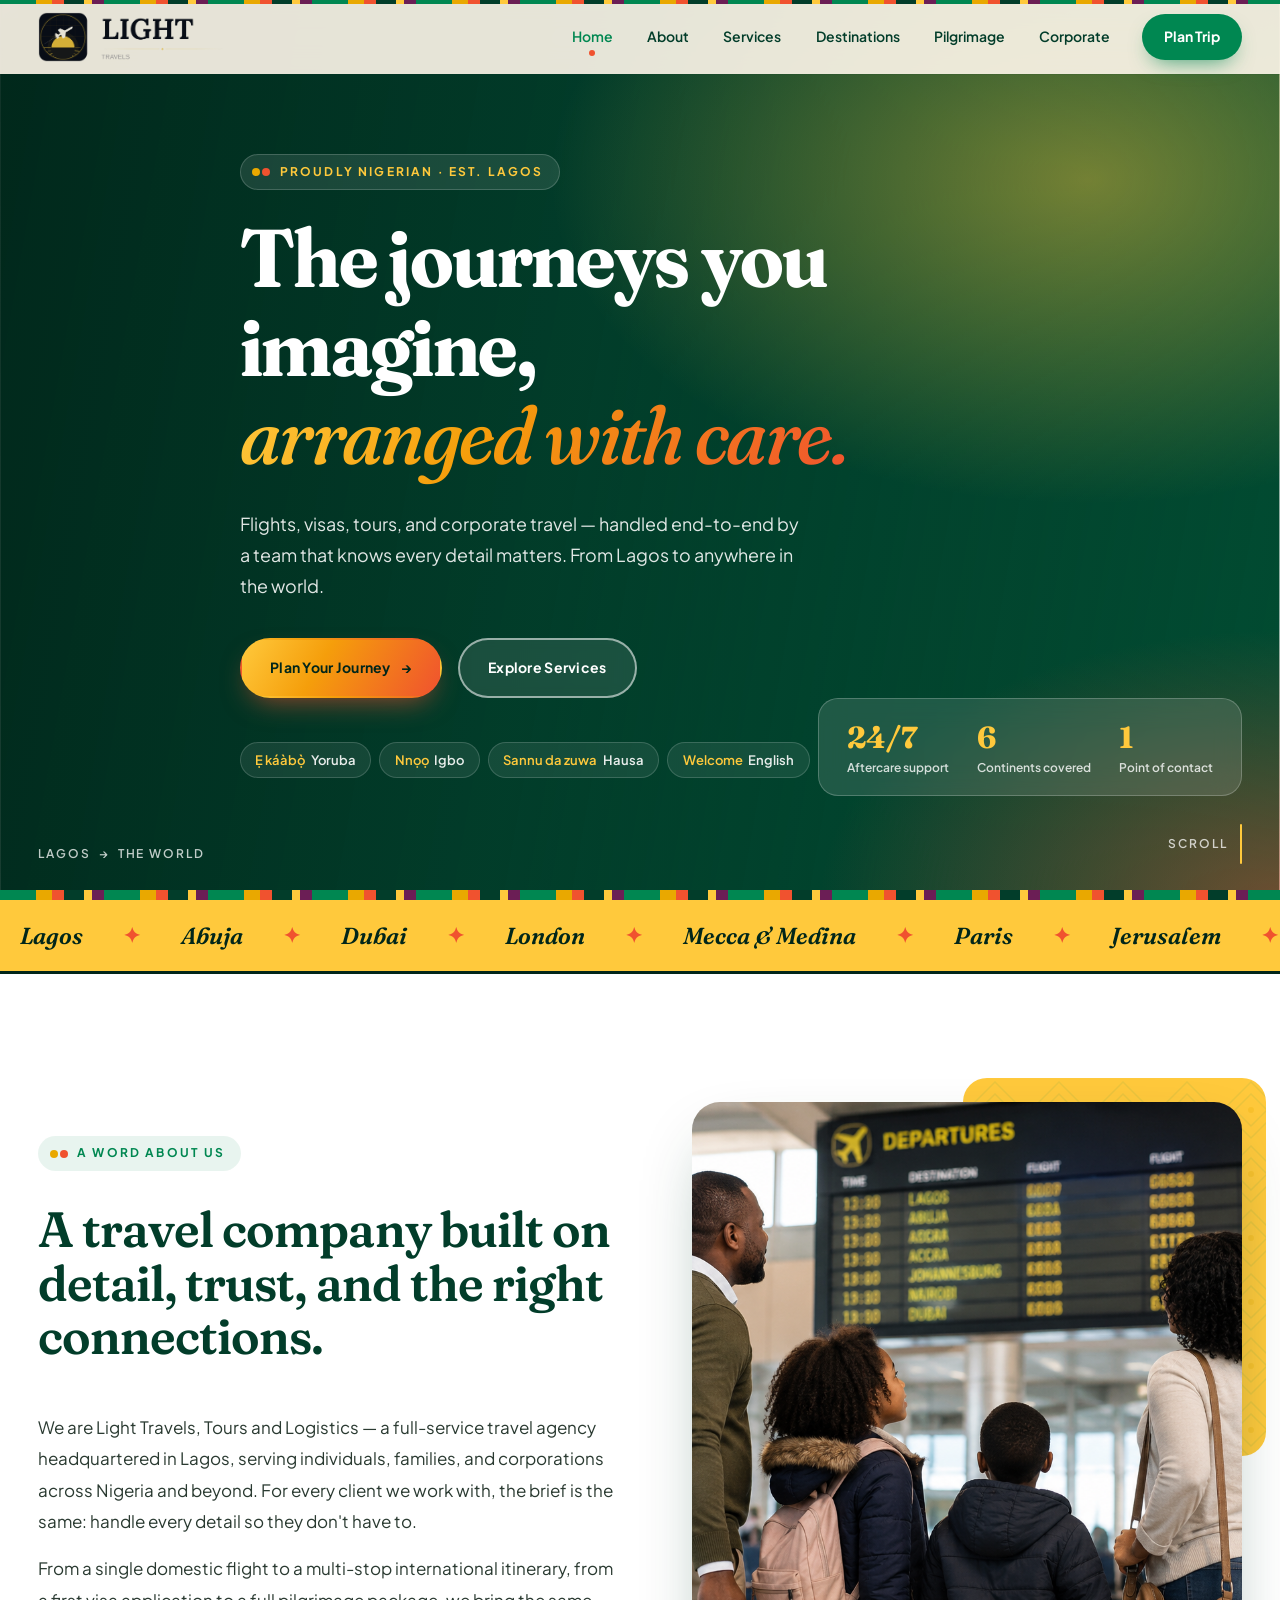
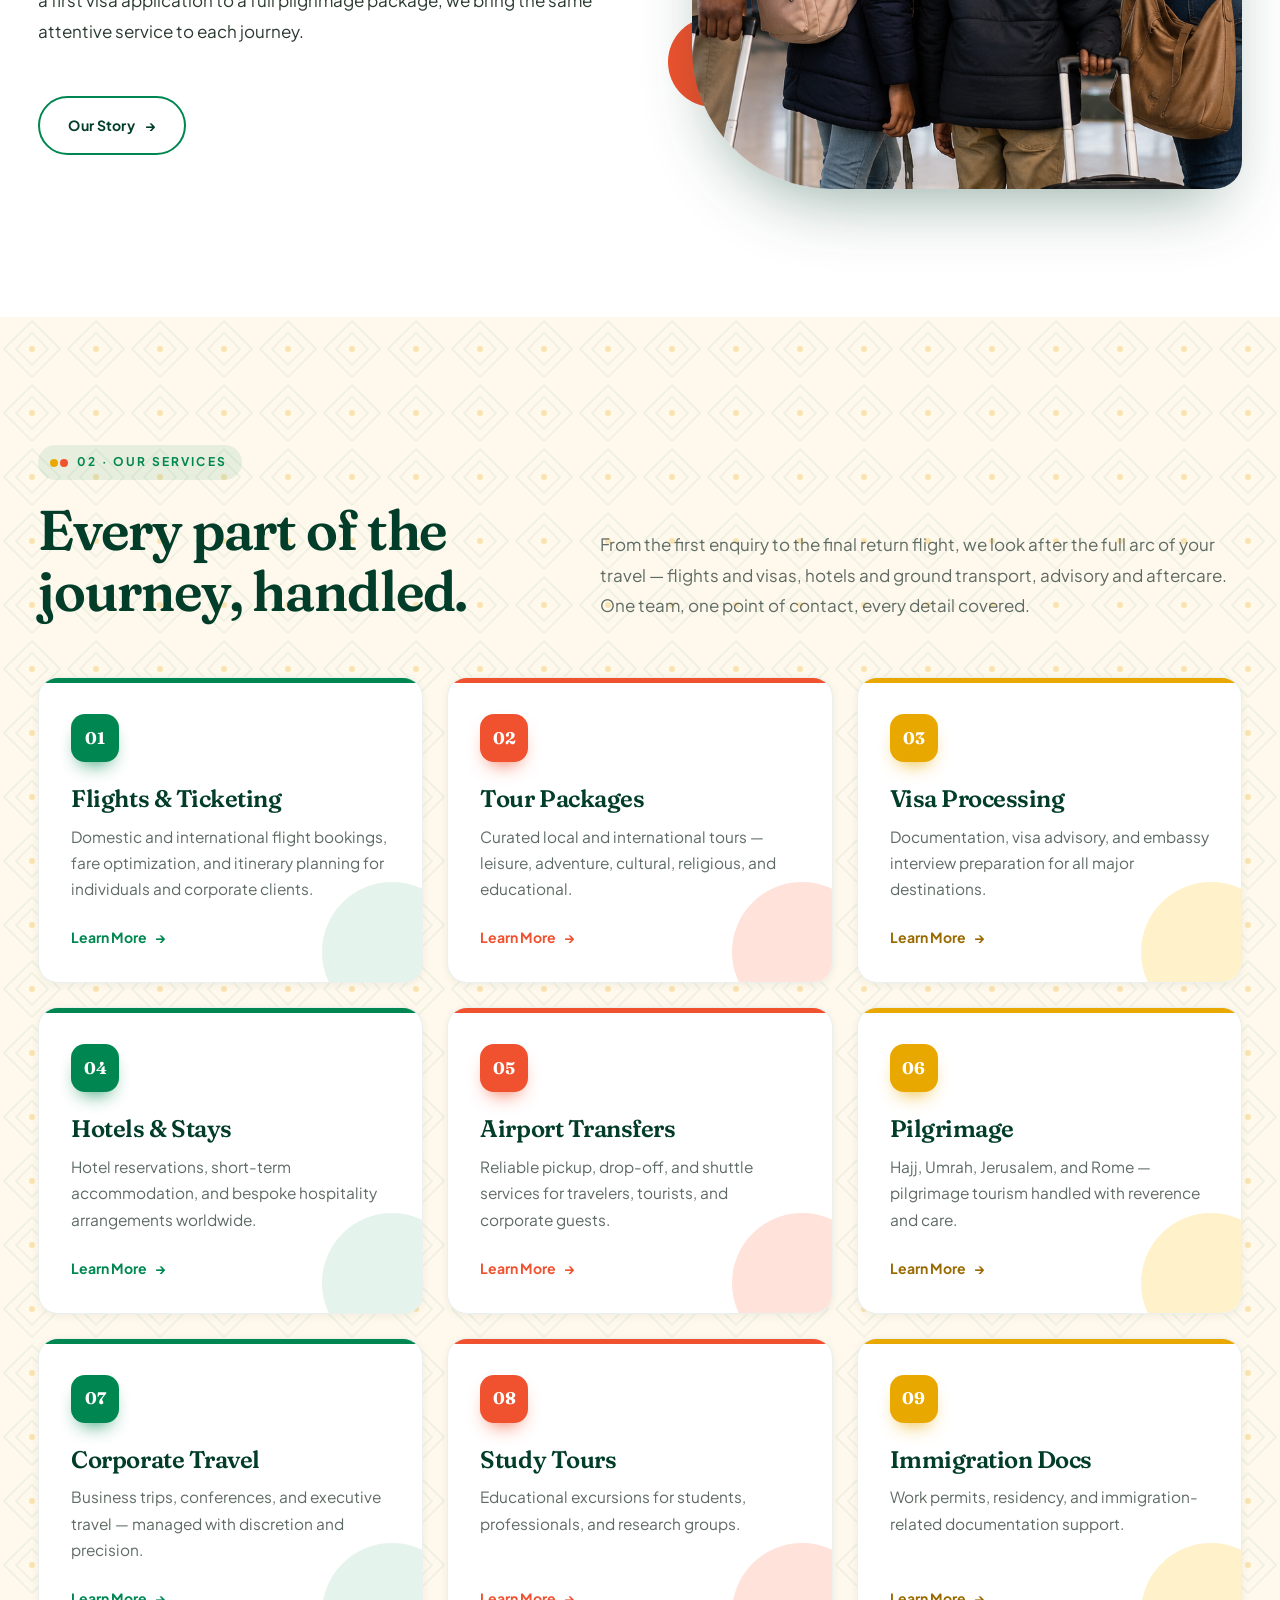
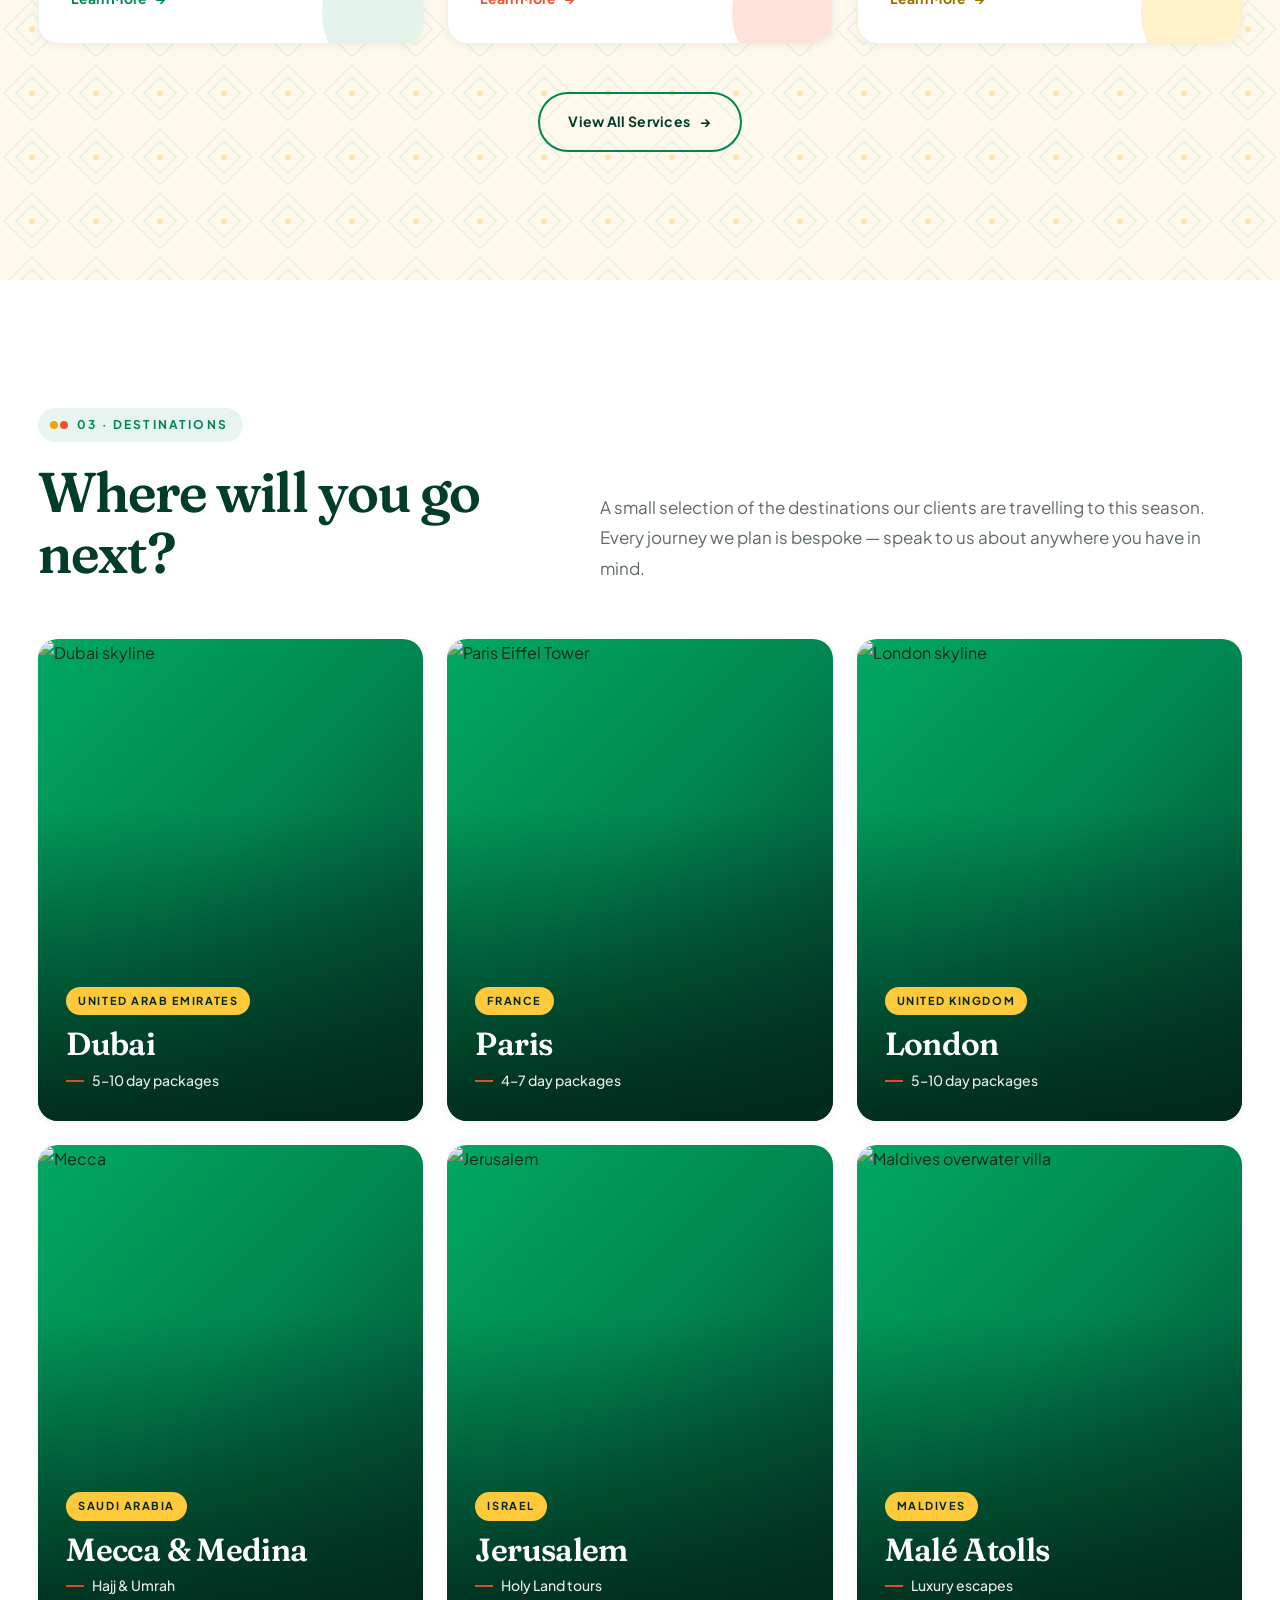
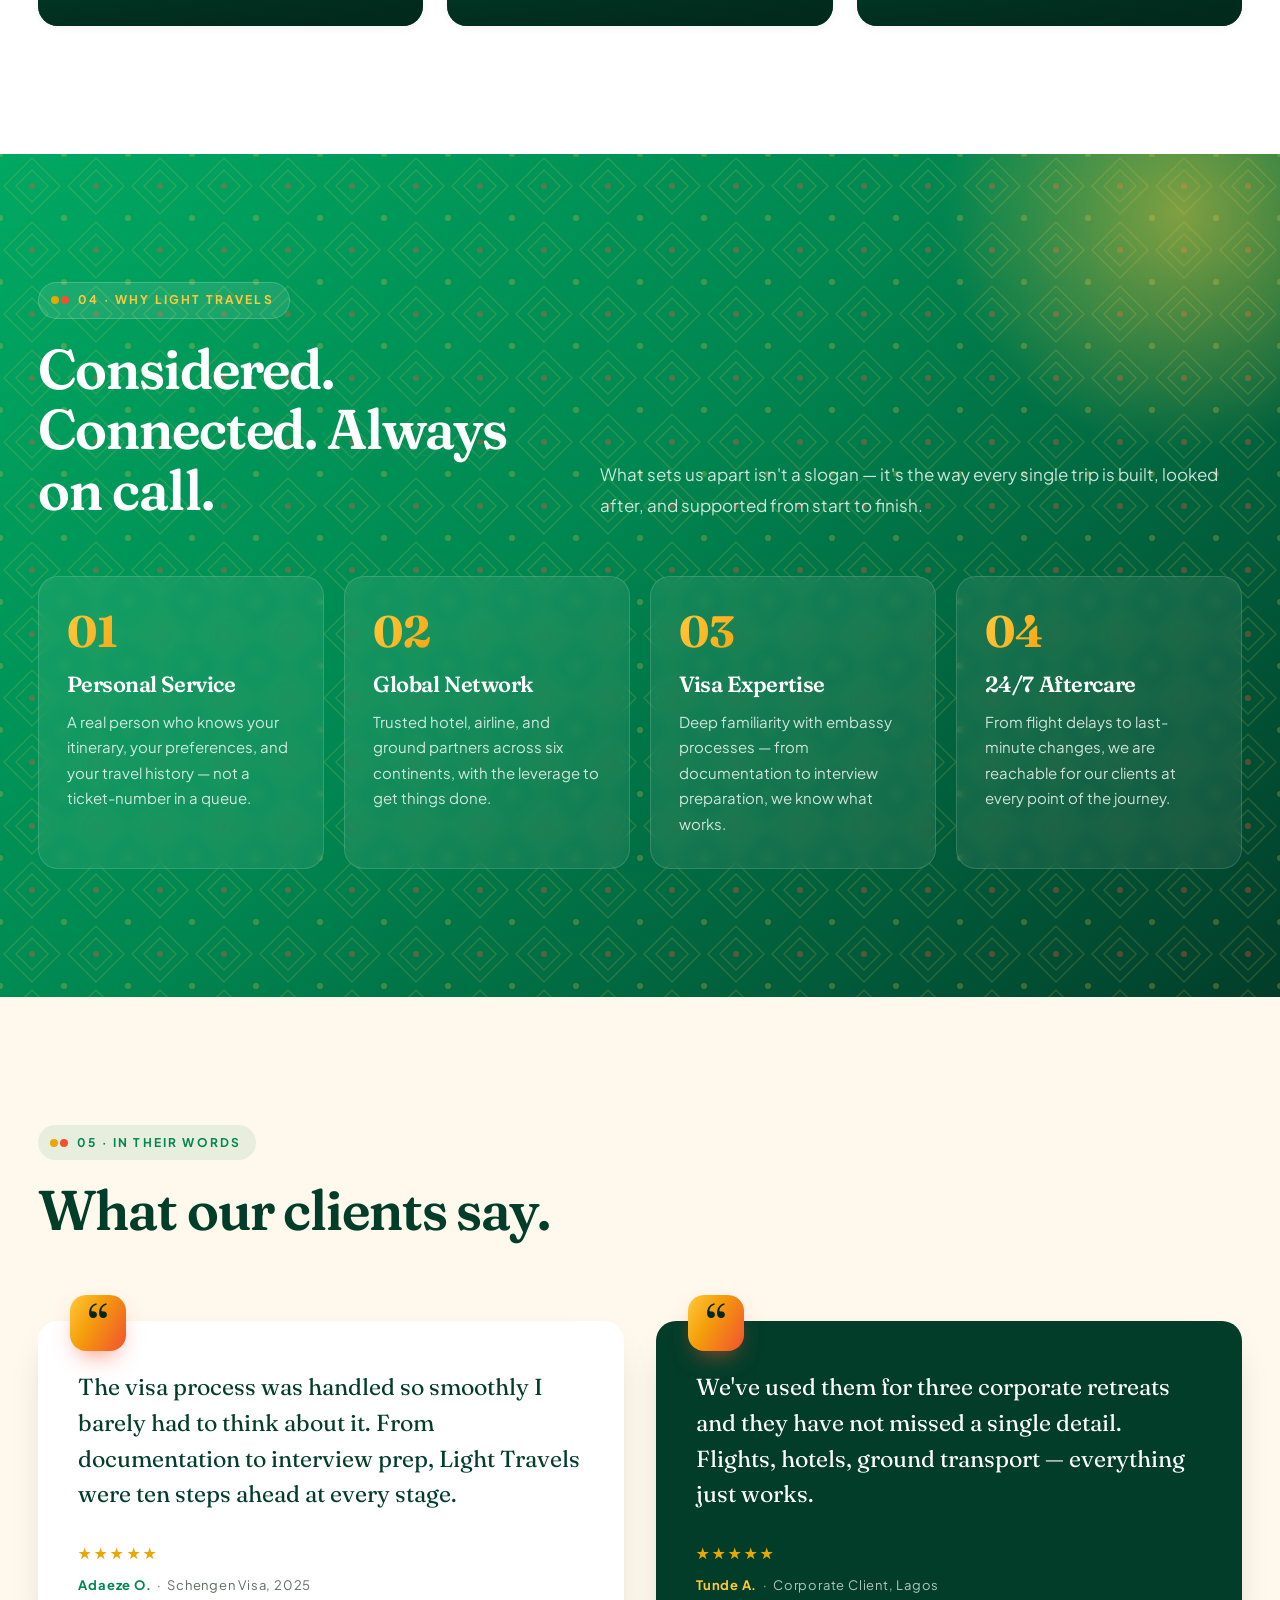
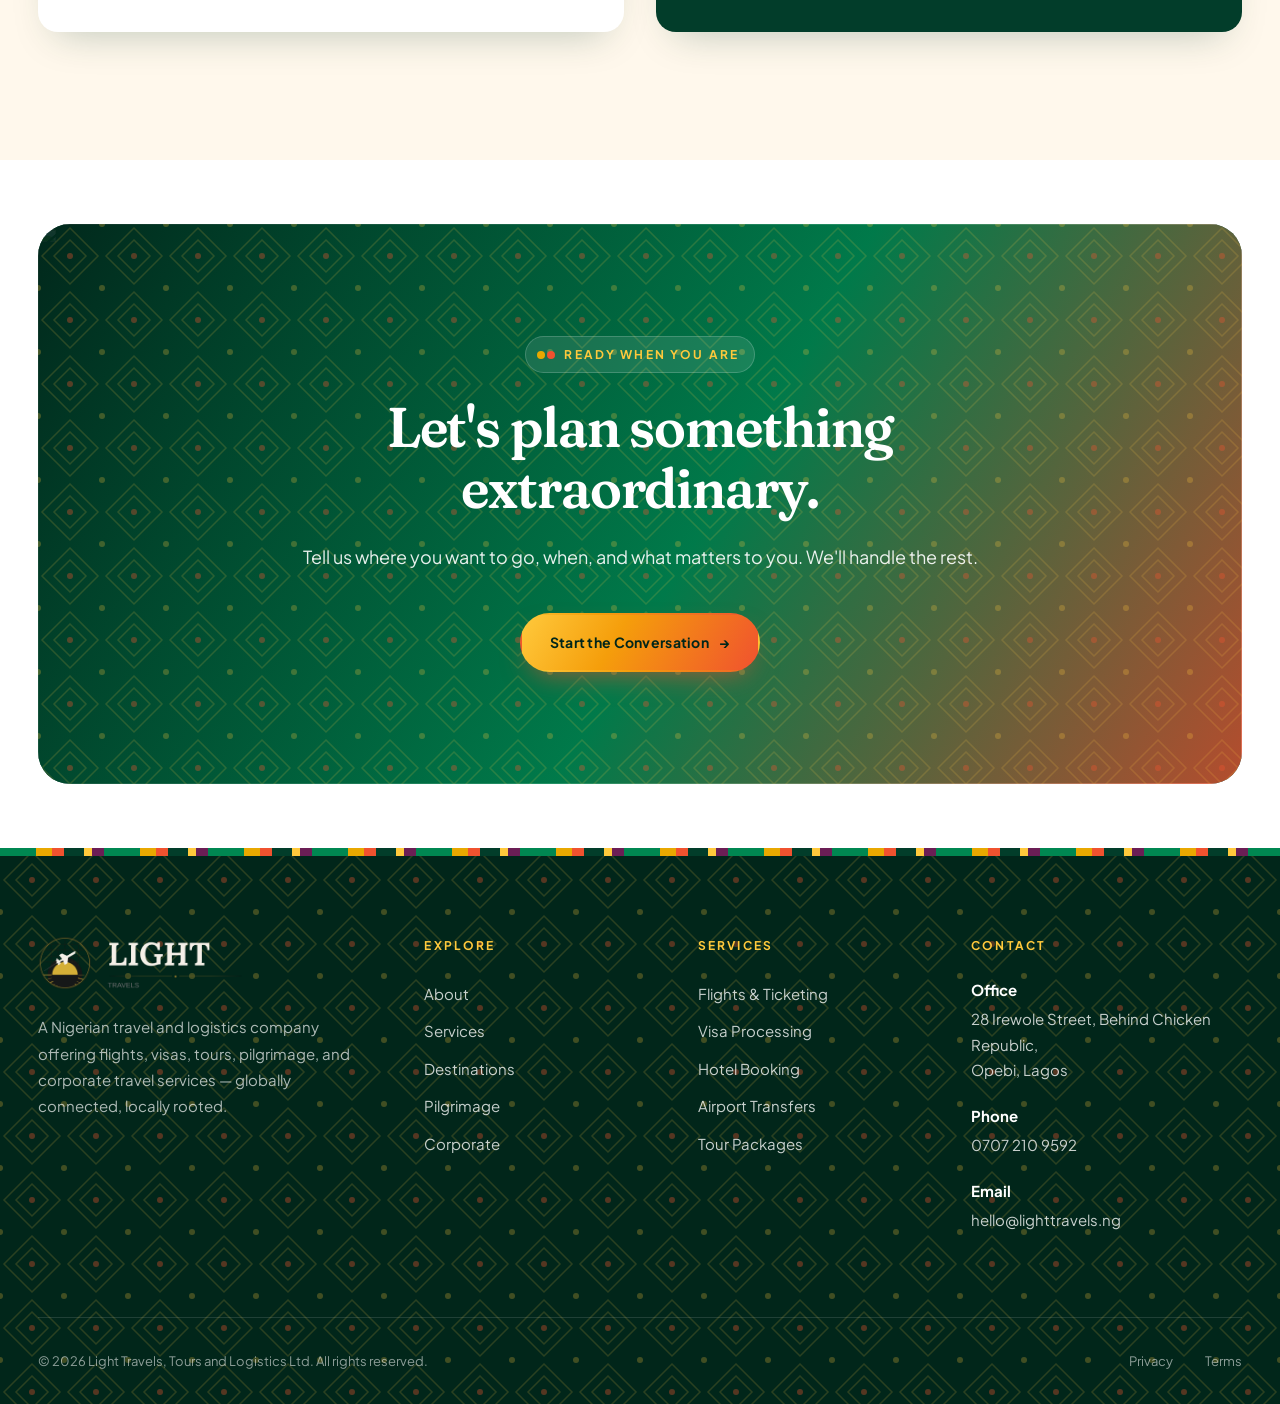
==== commit 2dcfa01d: "Redesign: brighter Nigerian-inspired look with premium feel - New palette: Naija green, sunset gold," ====
--- a/index.html
+++ b/index.html
@@ -7,7 +7,12 @@
 <meta name="description" content="Light Travels is a Nigerian travel and logistics company offering flight bookings, visa processing, tour packages, pilgrimage, corporate travel, and bespoke itineraries. Lagos-based, globally connected.">
 <link rel="preconnect" href="https://fonts.googleapis.com">
 <link rel="preconnect" href="https://fonts.gstatic.com" crossorigin>
-<link href="https://fonts.googleapis.com/css2?family=Cormorant+Garamond:ital,wght@0,400;0,500;0,600;1,400;1,500&family=Manrope:wght@400;500;600;700&display=swap" rel="stylesheet">
+<link href="https://fonts.googleapis.com/css2?family=Fraunces:ital,opsz,wght,SOFT@0,9..144,400..700,50;1,9..144,400..700,50&family=Plus+Jakarta+Sans:wght@400;500;600;700;800&display=swap" rel="stylesheet">
+<link rel="icon" type="image/x-icon" href="/favicon.ico">
+<link rel="icon" type="image/png" sizes="32x32" href="/favicon-32x32.png">
+<link rel="icon" type="image/png" sizes="16x16" href="/favicon-16x16.png">
+<link rel="apple-touch-icon" sizes="180x180" href="/apple-touch-icon.png">
+<link rel="manifest" href="/site.webmanifest">
 <link rel="stylesheet" href="css/styles.css">
 </head>
 <body>
@@ -17,7 +22,7 @@
   <div class="container">
     <nav class="nav">
       <a href="index.html" class="logo">
-        <img src="images/logo.png" alt="Light Travels" height="70">
+        <img src="images/logo-crop.png" alt="Light Travels" height="48">
       </a>
       <button class="nav-toggle" aria-label="Toggle menu">
         <span></span><span></span>
@@ -42,20 +47,36 @@
   </div>
   <div class="container">
     <div class="hero-content reveal in">
-      <span class="eyebrow">Est. Lagos, Nigeria</span>
+      <span class="eyebrow">Proudly Nigerian · Est. Lagos</span>
       <h1>The journeys you imagine,<br><span class="italic-accent">arranged with care.</span></h1>
       <p class="hero-lead">Flights, visas, tours, and corporate travel — handled end-to-end by a team that knows every detail matters. From Lagos to anywhere in the world.</p>
       <div class="hero-cta">
         <a href="contact.html" class="btn btn-primary">Plan Your Journey <span class="arrow">→</span></a>
         <a href="services.html" class="btn btn-outline-light">Explore Services</a>
       </div>
-    </div>
+      <div class="hero-greeting" aria-label="Welcome in Nigerian languages">
+        <span><em>Ẹ káàbọ̀</em>Yoruba</span>
+        <span><em>Nnọọ</em>Igbo</span>
+        <span><em>Sannu da zuwa</em>Hausa</span>
+        <span><em>Welcome</em>English</span>
+      </div>
+    </div>
+  </div>
+  <div class="hero-badge" aria-hidden="true">
+    <div><strong>24/7</strong><small>Aftercare support</small></div>
+    <div><strong>6</strong><small>Continents covered</small></div>
+    <div><strong>1</strong><small>Point of contact</small></div>
   </div>
   <div class="container hero-meta">
-    <span>01 &nbsp;·&nbsp; The Beginning</span>
+    <span>Lagos &nbsp;→&nbsp; The World</span>
     <span class="scroll-cue">Scroll</span>
   </div>
 </section>
+
+<!-- ============== DESTINATION RIBBON ============== -->
+<div class="ribbon" aria-hidden="true">
+  <div class="ribbon-track"><span>Lagos</span><span>Abuja</span><span>Dubai</span><span>London</span><span>Mecca &amp; Medina</span><span>Paris</span><span>Jerusalem</span><span>Accra</span><span>Nairobi</span><span>Rome</span><span>Maldives</span><span>Toronto</span><span>Port Harcourt</span><span>New York</span><span>Lagos</span><span>Abuja</span><span>Dubai</span><span>London</span><span>Mecca &amp; Medina</span><span>Paris</span><span>Jerusalem</span><span>Accra</span><span>Nairobi</span><span>Rome</span><span>Maldives</span><span>Toronto</span><span>Port Harcourt</span><span>New York</span></div>
+</div>
 
 <!-- ============== INTRO BAND ============== -->
 <section class="section intro-band">
@@ -276,7 +297,7 @@
     <img src="https://images.unsplash.com/photo-1488085061387-422e29b40080?auto=format&fit=crop&w=2000&q=80" alt="">
   </div>
   <div class="cta-banner-content reveal">
-    <span class="eyebrow" style="color: var(--gold-light);">Ready when you are</span>
+    <span class="eyebrow">Ready when you are</span>
     <h2>Let's plan something extraordinary.</h2>
     <p>Tell us where you want to go, when, and what matters to you. We'll handle the rest.</p>
     <a href="contact.html" class="btn btn-primary">Start the Conversation <span class="arrow">→</span></a>
@@ -289,7 +310,7 @@
     <div class="footer-grid">
       <div class="footer-brand">
        <a href="index.html" class="logo">
-        <img src="images/footer-logo.png" alt="Light Travels" height="60">
+        <img src="images/footer-logo-crop.png" alt="Light Travels" height="52">
       </a>
         <p>A Nigerian travel and logistics company offering flights, visas, tours, pilgrimage, and corporate travel services — globally connected, locally rooted.</p>
       </div>
--- a/css/styles.css
+++ b/css/styles.css
@@ -1,32 +1,63 @@
 /* ============================================================
    LIGHT TRAVELS — Design System
-   White · Gold · Navy. Refined editorial luxury.
+   Lagos-bright. Emerald green · Sunset gold · Coral · Warm cream.
+   Ankara / kente-inspired accents on a premium editorial base.
    ============================================================ */
 
 :root {
-  /* Palette */
+  /* Core palette — inspired by the Nigerian flag, Lagos sunsets & Ankara prints */
+  --green: #008751;          /* Naija green */
+  --green-bright: #00A862;
+  --green-deep: #023D2A;
+  --green-night: #01261A;
+  --gold: #E9A800;           /* sunset / logo gold */
+  --gold-light: #FFC93C;
+  --gold-soft: #FFF1C9;
+  --gold-text: #9A6A00;
+  --coral: #F0522F;          /* palm-oil / sunset coral */
+  --coral-soft: #FFE3DA;
+  --plum: #6B1E55;           /* aso-oke accent */
+  --sky: #1BA6C9;
+
   --white: #FFFFFF;
-  --cream: #FAF7F2;
-  --cream-deep: #F2EDE3;
-  --gold: #B8893E;
-  --gold-light: #D4AC68;
-  --gold-soft: rgba(184, 137, 62, 0.12);
-  --navy: #0E2A47;
-  --navy-deep: #061B30;
-  --ink: #1A1A1A;
-  --muted: #6B7280;
-  --muted-light: #9CA3AF;
-  --line: rgba(184, 137, 62, 0.22);
-  --line-soft: rgba(14, 42, 71, 0.08);
+  --cream: #FFF8EC;
+  --cream-deep: #FCEFD6;
+  --ink: #13261D;
+  --muted: #5E6B64;
+  --muted-light: #9AA59F;
+  --line: rgba(2, 61, 42, 0.12);
+  --line-soft: rgba(2, 61, 42, 0.08);
+
+  /* Legacy aliases (inline styles in pages reference these) */
+  --navy: var(--green-deep);
+  --navy-deep: var(--green-night);
+
+  /* Signature gradients */
+  --grad-sunset: linear-gradient(120deg, #FFC93C 0%, #F59E0B 40%, #F0522F 100%);
+  --grad-green: linear-gradient(135deg, #00A862 0%, #008751 45%, #023D2A 100%);
+  --kente: repeating-linear-gradient(90deg,
+      var(--green) 0 36px, var(--gold) 36px 52px, var(--coral) 52px 64px,
+      var(--green-deep) 64px 84px, var(--gold-light) 84px 92px, var(--plum) 92px 104px);
+
+  /* Ankara-inspired motif (diamonds + dots) as SVG patterns */
+  --ankara-light: url("data:image/svg+xml,%3Csvg xmlns='http://www.w3.org/2000/svg' width='64' height='64' viewBox='0 0 64 64'%3E%3Cg fill='none' stroke='%23FFC93C' stroke-opacity='.16' stroke-width='1.5'%3E%3Cpath d='M32 4 60 32 32 60 4 32Z'/%3E%3Cpath d='M32 16 48 32 32 48 16 32Z'/%3E%3C/g%3E%3Ccircle cx='32' cy='32' r='3' fill='%23F0522F' fill-opacity='.35'/%3E%3Ccircle cx='0' cy='0' r='3' fill='%23FFC93C' fill-opacity='.25'/%3E%3Ccircle cx='64' cy='0' r='3' fill='%23FFC93C' fill-opacity='.25'/%3E%3Ccircle cx='0' cy='64' r='3' fill='%23FFC93C' fill-opacity='.25'/%3E%3Ccircle cx='64' cy='64' r='3' fill='%23FFC93C' fill-opacity='.25'/%3E%3C/svg%3E");
+  --ankara-dark: url("data:image/svg+xml,%3Csvg xmlns='http://www.w3.org/2000/svg' width='64' height='64' viewBox='0 0 64 64'%3E%3Cg fill='none' stroke='%23008751' stroke-opacity='.08' stroke-width='1.5'%3E%3Cpath d='M32 4 60 32 32 60 4 32Z'/%3E%3Cpath d='M32 16 48 32 32 48 16 32Z'/%3E%3C/g%3E%3Ccircle cx='32' cy='32' r='3' fill='%23E9A800' fill-opacity='.25'/%3E%3C/svg%3E");
 
   /* Typography */
-  --font-display: 'Cormorant Garamond', Georgia, 'Times New Roman', serif;
-  --font-body: 'Manrope', -apple-system, BlinkMacSystemFont, 'Segoe UI', sans-serif;
+  --font-display: 'Fraunces', Georgia, 'Times New Roman', serif;
+  --font-body: 'Plus Jakarta Sans', -apple-system, BlinkMacSystemFont, 'Segoe UI', sans-serif;
 
   /* Layout */
   --container: 1280px;
   --container-tight: 980px;
-  --gutter: clamp(1.25rem, 3vw, 2.5rem);
+  --gutter: clamp(1rem, 3vw, 2.5rem);
+  --radius: 20px;
+  --radius-sm: 12px;
+
+  /* Elevation */
+  --shadow-sm: 0 2px 8px rgba(2, 61, 42, 0.06);
+  --shadow: 0 18px 40px -18px rgba(2, 61, 42, 0.28);
+  --shadow-lg: 0 30px 70px -25px rgba(2, 61, 42, 0.45);
 
   /* Motion */
   --ease: cubic-bezier(0.4, 0, 0.2, 1);
@@ -40,7 +71,7 @@
   margin: 0;
   font-family: var(--font-body);
   font-size: 16px;
-  line-height: 1.65;
+  line-height: 1.7;
   color: var(--ink);
   background: var(--white);
   -webkit-font-smoothing: antialiased;
@@ -50,90 +81,112 @@
 img, picture, video { max-width: 100%; display: block; }
 a { color: inherit; text-decoration: none; }
 button { font-family: inherit; cursor: pointer; border: none; background: none; }
+::selection { background: var(--gold-light); color: var(--green-night); }
 
 /* ----------  Typography  ---------- */
 h1, h2, h3, h4, h5 {
   font-family: var(--font-display);
-  font-weight: 500;
-  line-height: 1.15;
-  letter-spacing: -0.01em;
+  font-weight: 600;
+  line-height: 1.08;
+  letter-spacing: -0.02em;
   margin: 0;
-  color: var(--navy);
-}
-h1 { font-size: clamp(2.5rem, 6vw, 4.75rem); font-weight: 400; }
-h2 { font-size: clamp(2rem, 4.5vw, 3.25rem); font-weight: 400; }
-h3 { font-size: clamp(1.5rem, 3vw, 2rem); }
+  color: var(--green-deep);
+  font-variation-settings: "SOFT" 50, "WONK" 0;
+}
+h1 { font-size: clamp(2.6rem, 6.4vw, 5.25rem); font-weight: 700; }
+h2 { font-size: clamp(2rem, 4.6vw, 3.5rem); }
+h3 { font-size: clamp(1.4rem, 2.6vw, 1.75rem); }
 h4 { font-size: 1.375rem; }
 p { margin: 0 0 1rem; color: var(--ink); }
-.lead { font-size: clamp(1.1rem, 1.5vw, 1.25rem); line-height: 1.7; color: #2a2a2a; }
+.lead { font-size: clamp(1.1rem, 1.5vw, 1.25rem); line-height: 1.7; color: #2a3a31; }
+
 .eyebrow {
   font-family: var(--font-body);
   font-size: 0.75rem;
-  font-weight: 600;
-  letter-spacing: 0.24em;
+  font-weight: 700;
+  letter-spacing: 0.18em;
   text-transform: uppercase;
-  color: var(--gold);
+  color: var(--green);
   display: inline-flex;
   align-items: center;
-  gap: 0.75rem;
+  gap: 0.6rem;
+  padding: 0.45rem 0.95rem 0.45rem 0.7rem;
+  border-radius: 999px;
+  background: rgba(0, 135, 81, 0.09);
 }
 .eyebrow::before {
   content: "";
-  display: inline-block;
-  width: 28px;
-  height: 1px;
+  width: 8px;
+  height: 8px;
+  border-radius: 50%;
   background: var(--gold);
-}
-.italic { font-style: italic; font-family: var(--font-display); }
+  box-shadow: 10px 0 0 var(--coral);
+  margin-right: 10px;
+}
+.italic,
+.italic-accent {
+  font-style: italic;
+  font-family: var(--font-display);
+  font-weight: 500;
+}
+h1 .italic, h2 .italic, h3 .italic,
+.page-header h1 .italic {
+  background: var(--grad-sunset);
+  -webkit-background-clip: text;
+  background-clip: text;
+  color: transparent;
+  padding-right: 0.08em;
+}
 
 /* ----------  Layout helpers  ---------- */
 .container { max-width: var(--container); margin: 0 auto; padding: 0 var(--gutter); }
 .container-tight { max-width: var(--container-tight); margin: 0 auto; padding: 0 var(--gutter); }
-.section { padding: clamp(4rem, 10vw, 7.5rem) 0; }
+.section { padding: clamp(4.5rem, 10vw, 8rem) 0; position: relative; }
 .section-tight { padding: clamp(3rem, 6vw, 5rem) 0; }
-.divider {
-  height: 1px;
-  background: var(--line);
-  border: 0;
-  margin: 0;
-}
+.divider { height: 1px; background: var(--line); border: 0; margin: 0; }
+
+/* Kente stripe utility */
+.kente-strip { height: 8px; background: var(--kente); }
 
 /* ----------  Buttons  ---------- */
 .btn {
   display: inline-flex;
   align-items: center;
   gap: 0.625rem;
-  padding: 1rem 1.875rem;
-  font-size: 0.8125rem;
-  font-weight: 600;
-  letter-spacing: 0.12em;
-  text-transform: uppercase;
-  border-radius: 0;
-  transition: all 0.4s var(--ease);
+  padding: 1rem 1.75rem;
+  font-size: 0.875rem;
+  font-weight: 700;
+  letter-spacing: 0.02em;
+  border-radius: 999px;
+  transition: transform 0.3s var(--ease), box-shadow 0.3s var(--ease), background 0.3s var(--ease), color 0.3s var(--ease);
   position: relative;
   overflow: hidden;
+  border: 2px solid transparent;
 }
 .btn-primary {
-  background: var(--gold);
-  color: var(--white);
-}
-.btn-primary:hover { background: var(--navy); }
+  background: var(--grad-sunset);
+  color: var(--green-night);
+  box-shadow: 0 12px 28px -10px rgba(240, 82, 47, 0.65);
+}
+.btn-primary:hover {
+  transform: translateY(-2px);
+  box-shadow: 0 18px 34px -10px rgba(240, 82, 47, 0.75);
+}
 .btn-outline {
   background: transparent;
-  color: var(--navy);
-  border: 1px solid var(--navy);
-}
-.btn-outline:hover { background: var(--navy); color: var(--white); }
+  color: var(--green-deep);
+  border-color: var(--green);
+}
+.btn-outline:hover { background: var(--green); color: var(--white); transform: translateY(-2px); }
 .btn-outline-light {
-  background: transparent;
+  background: rgba(255, 255, 255, 0.1);
   color: var(--white);
-  border: 1px solid rgba(255, 255, 255, 0.6);
-}
-.btn-outline-light:hover { background: var(--white); color: var(--navy); border-color: var(--white); }
-.btn .arrow {
-  display: inline-block;
-  transition: transform 0.4s var(--ease);
-}
+  border-color: rgba(255, 255, 255, 0.55);
+  backdrop-filter: blur(6px);
+  -webkit-backdrop-filter: blur(6px);
+}
+.btn-outline-light:hover { background: var(--white); color: var(--green-deep); border-color: var(--white); transform: translateY(-2px); }
+.btn .arrow { display: inline-block; transition: transform 0.3s var(--ease); }
 .btn:hover .arrow { transform: translateX(4px); }
 
 /* ----------  Header / Nav  ---------- */
@@ -143,21 +196,26 @@
   left: 0;
   right: 0;
   z-index: 100;
-  padding: 1.5rem 0;
-  transition: all 0.4s var(--ease);
-  background: transparent;
+  padding: 0.75rem 0;
+  background: rgba(255, 248, 236, 0.9);
+  backdrop-filter: blur(14px);
+  -webkit-backdrop-filter: blur(14px);
+  box-shadow: 0 1px 0 var(--line-soft);
+  transition: padding 0.3s var(--ease), box-shadow 0.3s var(--ease), background 0.3s var(--ease);
+}
+.site-header::before {
+  content: "";
+  position: absolute;
+  top: 0; left: 0; right: 0;
+  height: 4px;
+  background: var(--kente);
 }
 .site-header.scrolled {
-  background: rgba(255, 255, 255, 0.97);
-  padding: 1rem 0;
-  box-shadow: 0 1px 0 var(--line-soft);
-  backdrop-filter: blur(12px);
-  -webkit-backdrop-filter: blur(12px);
-}
-.site-header.solid {
-  background: var(--white);
-  box-shadow: 0 1px 0 var(--line-soft);
-}
+  padding: 0.4rem 0;
+  background: rgba(255, 255, 255, 0.96);
+  box-shadow: 0 10px 30px -18px rgba(2, 61, 42, 0.35);
+}
+.site-header.solid { background: rgba(255, 248, 236, 0.96); }
 .nav {
   display: flex;
   align-items: center;
@@ -167,199 +225,181 @@
 .logo {
   font-family: var(--font-display);
   font-size: 1.5rem;
-  font-weight: 500;
-  letter-spacing: 0.02em;
-  color: var(--white);
+  color: var(--green-deep);
   display: flex;
   align-items: center;
   gap: 0.625rem;
-  transition: color 0.4s var(--ease);
-}
-.logo-mark {
-  width: 32px;
-  height: 32px;
-  border: 1px solid currentColor;
-  display: flex;
-  align-items: center;
-  justify-content: center;
-  font-size: 0.875rem;
-  font-style: italic;
-}
-.logo small {
-  display: block;
-  font-family: var(--font-body);
-  font-size: 0.625rem;
-  letter-spacing: 0.2em;
-  text-transform: uppercase;
-  opacity: 0.7;
-  margin-top: 2px;
-}
-.site-header.scrolled .logo,
-.site-header.solid .logo { color: var(--navy); }
+}
+.site-header .logo img { height: 50px; width: auto; transition: height 0.3s var(--ease); }
+.site-header.scrolled .logo img { height: 42px; }
 
 .nav-links {
   display: flex;
   align-items: center;
-  gap: 2.25rem;
+  gap: 0.35rem;
   list-style: none;
   margin: 0;
   padding: 0;
 }
 .nav-links a {
-  font-size: 0.8125rem;
-  font-weight: 500;
-  letter-spacing: 0.1em;
-  text-transform: uppercase;
-  color: var(--white);
-  transition: color 0.3s var(--ease);
+  font-size: 0.875rem;
+  font-weight: 600;
+  color: var(--green-deep);
+  padding: 0.55rem 0.9rem;
+  border-radius: 999px;
+  transition: background 0.25s var(--ease), color 0.25s var(--ease);
   position: relative;
-}
-.nav-links a::after {
-  content: "";
-  position: absolute;
-  bottom: -6px;
-  left: 0;
-  width: 0;
-  height: 1px;
-  background: var(--gold);
-  transition: width 0.3s var(--ease);
-}
-.nav-links a:hover::after,
-.nav-links a.active::after { width: 100%; }
-.nav-links a:hover { color: var(--gold); }
-.site-header.scrolled .nav-links a,
-.site-header.solid .nav-links a { color: var(--navy); }
-.site-header.scrolled .nav-links a:hover,
-.site-header.solid .nav-links a:hover { color: var(--gold); }
-
+  display: inline-block;
+}
+.nav-links a:hover { background: rgba(0, 135, 81, 0.09); color: var(--green); }
+.nav-links a.active { color: var(--green); }
+.nav-links a.active::after {
+  content: "";
+  position: absolute;
+  left: 50%;
+  bottom: 2px;
+  width: 6px;
+  height: 6px;
+  margin-left: -3px;
+  border-radius: 50%;
+  background: var(--coral);
+}
+.nav-links a.nav-cta,
 .nav-cta {
-  font-family: var(--font-body);
-  padding: 0.625rem 1.25rem;
-  background: var(--gold);
+  margin-left: 0.75rem;
+  padding: 0.7rem 1.35rem;
+  background: var(--green);
   color: var(--white) !important;
-  font-size: 0.75rem;
-  font-weight: 600;
-  letter-spacing: 0.12em;
-  text-transform: uppercase;
-  transition: background 0.3s var(--ease);
-}
-.nav-cta:hover { background: var(--navy); }
+  font-weight: 700;
+  box-shadow: 0 10px 22px -10px rgba(0, 135, 81, 0.8);
+}
+.nav-links a.nav-cta:hover { background: var(--green-deep); color: var(--white); }
 .nav-cta::after { display: none !important; }
 
 .nav-toggle {
   display: none;
-  width: 32px;
-  height: 32px;
+  width: 44px;
+  height: 44px;
+  border-radius: 50%;
+  background: var(--green);
   position: relative;
   z-index: 110;
 }
 .nav-toggle span {
   display: block;
-  width: 24px;
-  height: 1.5px;
+  width: 20px;
+  height: 2px;
+  border-radius: 2px;
   background: var(--white);
   position: absolute;
-  left: 4px;
+  left: 12px;
   transition: all 0.3s var(--ease);
 }
-.nav-toggle span:nth-child(1) { top: 11px; }
-.nav-toggle span:nth-child(2) { top: 20px; }
-.site-header.scrolled .nav-toggle span,
-.site-header.solid .nav-toggle span,
-.nav-toggle.open span { background: var(--navy); }
-.nav-toggle.open span:nth-child(1) { transform: translateY(4.5px) rotate(45deg); }
+.nav-toggle span:nth-child(1) { top: 17px; }
+.nav-toggle span:nth-child(2) { top: 25px; }
+.nav-toggle.open span:nth-child(1) { transform: translateY(4px) rotate(45deg); }
 .nav-toggle.open span:nth-child(2) { transform: translateY(-4px) rotate(-45deg); }
 
 /* ----------  Hero  ---------- */
 .hero {
   position: relative;
   min-height: 100vh;
+  min-height: 100svh;
   display: flex;
   align-items: center;
   color: var(--white);
   overflow: hidden;
-  padding: 8rem 0 4rem;
-}
-.hero-bg {
-  position: absolute;
-  inset: 0;
-  z-index: 0;
-}
+  padding: 9rem 0 7rem;
+  background: var(--green-deep);
+}
+.hero-bg { position: absolute; inset: 0; z-index: 0; }
 .hero-bg img {
   width: 100%;
   height: 100%;
   object-fit: cover;
   animation: heroZoom 20s ease-out forwards;
 }
-@keyframes heroZoom {
-  from { transform: scale(1.08); }
-  to { transform: scale(1); }
-}
+@keyframes heroZoom { from { transform: scale(1.08); } to { transform: scale(1); } }
 .hero-bg::after {
   content: "";
   position: absolute;
   inset: 0;
-  background: linear-gradient(
-    to bottom,
-    rgba(6, 27, 48, 0.55) 0%,
-    rgba(6, 27, 48, 0.4) 50%,
-    rgba(6, 27, 48, 0.7) 100%
-  );
-}
-.hero-content {
-  position: relative;
-  z-index: 2;
-  max-width: 760px;
-}
-.hero h1 {
-  color: var(--white);
-  margin: 1.5rem 0 2rem;
-}
+  background:
+    radial-gradient(ellipse 70% 60% at 85% 20%, rgba(255, 201, 60, 0.45), transparent 60%),
+    radial-gradient(ellipse 60% 50% at 100% 100%, rgba(240, 82, 47, 0.45), transparent 60%),
+    linear-gradient(100deg, rgba(1, 38, 26, 0.92) 0%, rgba(2, 61, 42, 0.75) 45%, rgba(0, 135, 81, 0.2) 100%);
+}
+.hero::after {
+  content: "";
+  position: absolute;
+  left: 0; right: 0; bottom: 0;
+  height: 10px;
+  background: var(--kente);
+  z-index: 3;
+}
+.hero-content { position: relative; z-index: 2; max-width: 800px; }
+.hero h1 { color: var(--white); margin: 1.5rem 0 1.75rem; }
 .hero h1 .italic-accent {
   font-style: italic;
-  color: var(--gold-light);
+  background: var(--grad-sunset);
+  -webkit-background-clip: text;
+  background-clip: text;
+  color: transparent;
+  padding-right: 0.08em;
 }
 .hero .eyebrow {
   color: var(--gold-light);
-}
-.hero .eyebrow::before {
-  background: var(--gold-light);
+  background: rgba(255, 255, 255, 0.1);
+  border: 1px solid rgba(255, 255, 255, 0.18);
 }
 .hero-lead {
-  font-size: 1.125rem;
-  line-height: 1.7;
-  color: rgba(255, 255, 255, 0.85);
-  max-width: 540px;
-  margin-bottom: 2.5rem;
-}
-.hero-cta {
+  font-size: clamp(1.05rem, 1.4vw, 1.2rem);
+  line-height: 1.75;
+  color: rgba(255, 255, 255, 0.88);
+  max-width: 560px;
+  margin-bottom: 2.25rem;
+}
+.hero-cta { display: flex; flex-wrap: wrap; gap: 1rem; }
+
+/* Multilingual welcome chips */
+.hero-greeting {
   display: flex;
   flex-wrap: wrap;
-  gap: 1rem;
-}
+  gap: 0.5rem;
+  margin-top: 2.75rem;
+}
+.hero-greeting span {
+  font-size: 0.8125rem;
+  font-weight: 600;
+  padding: 0.4rem 0.9rem;
+  border-radius: 999px;
+  background: rgba(255, 255, 255, 0.08);
+  border: 1px solid rgba(255, 255, 255, 0.16);
+  color: rgba(255, 255, 255, 0.9);
+}
+.hero-greeting span em { font-style: normal; color: var(--gold-light); margin-right: 0.35rem; }
+
 .hero-meta {
   position: absolute;
-  bottom: 2.5rem;
+  bottom: 2.25rem;
   left: 0;
   right: 0;
   z-index: 2;
   display: flex;
   justify-content: space-between;
   align-items: flex-end;
-  color: rgba(255, 255, 255, 0.7);
+  color: rgba(255, 255, 255, 0.75);
   font-size: 0.75rem;
+  font-weight: 600;
   letter-spacing: 0.16em;
   text-transform: uppercase;
 }
-.hero-meta .scroll-cue {
-  display: inline-flex;
-  align-items: center;
-  gap: 0.75rem;
-}
+.hero-meta .scroll-cue { display: inline-flex; align-items: center; gap: 0.75rem; }
 .hero-meta .scroll-cue::after {
   content: "";
-  width: 1px;
+  width: 2px;
   height: 40px;
+  border-radius: 2px;
   background: var(--gold-light);
   animation: scrollPulse 2.4s ease-in-out infinite;
 }
@@ -368,268 +408,429 @@
   50% { opacity: 1; transform: scaleY(1); }
 }
 
-/* Page-header (smaller hero for inner pages) */
+/* Floating stat card in hero */
+.hero-badge {
+  position: absolute;
+  right: var(--gutter);
+  bottom: 6.5rem;
+  z-index: 2;
+  display: flex;
+  gap: 1.75rem;
+  padding: 1.25rem 1.75rem;
+  border-radius: var(--radius);
+  background: rgba(255, 255, 255, 0.12);
+  border: 1px solid rgba(255, 255, 255, 0.22);
+  backdrop-filter: blur(14px);
+  -webkit-backdrop-filter: blur(14px);
+}
+.hero-badge div { line-height: 1.2; }
+.hero-badge strong {
+  display: block;
+  font-family: var(--font-display);
+  font-size: 1.9rem;
+  color: var(--gold-light);
+}
+.hero-badge small { font-size: 0.75rem; color: rgba(255, 255, 255, 0.8); font-weight: 600; }
+@media (max-width: 1100px) { .hero-badge { display: none; } }
+
+/* ----------  Marquee ribbon  ---------- */
+.ribbon {
+  background: var(--gold-light);
+  color: var(--green-night);
+  overflow: hidden;
+  padding: 1rem 0;
+  border-bottom: 3px solid var(--green-night);
+}
+.ribbon-track {
+  display: flex;
+  width: max-content;
+  animation: ribbon 40s linear infinite;
+}
+.ribbon-track span {
+  font-family: var(--font-display);
+  font-size: clamp(1.1rem, 2vw, 1.45rem);
+  font-weight: 600;
+  font-style: italic;
+  white-space: nowrap;
+  padding: 0 1.25rem;
+  display: inline-flex;
+  align-items: center;
+  gap: 2.5rem;
+}
+.ribbon-track span::after {
+  content: "✦";
+  font-style: normal;
+  color: var(--coral);
+  font-size: 0.9em;
+}
+@keyframes ribbon { to { transform: translateX(-50%); } }
+@media (prefers-reduced-motion: reduce) {
+  .ribbon-track, .hero-bg img { animation: none; }
+}
+
+/* ----------  Page header (inner pages)  ---------- */
 .page-header {
   position: relative;
-  padding: 11rem 0 5rem;
+  padding: 11rem 0 6rem;
   color: var(--white);
   overflow: hidden;
-}
-.page-header-bg {
+  background: var(--green-deep);
+}
+.page-header::after {
+  content: "";
+  position: absolute;
+  left: 0; right: 0; bottom: 0;
+  height: 8px;
+  background: var(--kente);
+  z-index: 3;
+}
+.page-header-bg { position: absolute; inset: 0; z-index: 0; }
+.page-header-bg img { width: 100%; height: 100%; object-fit: cover; }
+.page-header-bg::after {
+  content: "";
   position: absolute;
   inset: 0;
-  z-index: 0;
-}
-.page-header-bg img {
+  background:
+    radial-gradient(ellipse 60% 70% at 95% 10%, rgba(255, 201, 60, 0.4), transparent 60%),
+    linear-gradient(100deg, rgba(1, 38, 26, 0.92) 0%, rgba(2, 61, 42, 0.72) 55%, rgba(240, 82, 47, 0.25) 100%);
+}
+.page-header-content { position: relative; z-index: 2; max-width: 780px; }
+.page-header h1 { color: var(--white); margin-top: 1.5rem; }
+.page-header .lead { color: rgba(255, 255, 255, 0.88); margin-top: 1.25rem; max-width: 620px; }
+.breadcrumb {
+  display: inline-flex;
+  align-items: center;
+  font-size: 0.75rem;
+  font-weight: 700;
+  letter-spacing: 0.14em;
+  text-transform: uppercase;
+  color: rgba(255, 255, 255, 0.85);
+  padding: 0.45rem 1rem;
+  border-radius: 999px;
+  background: rgba(255, 255, 255, 0.1);
+  border: 1px solid rgba(255, 255, 255, 0.18);
+}
+.breadcrumb a { color: var(--gold-light); }
+.breadcrumb span { margin: 0 0.75rem; opacity: 0.6; }
+
+/* ----------  Section heading pattern  ---------- */
+.section-head {
+  display: grid;
+  grid-template-columns: 1fr 1.25fr;
+  gap: 3rem;
+  margin-bottom: 3.5rem;
+  align-items: end;
+}
+.section-head-stacked { display: block; max-width: 720px; }
+.section-head h2 { margin-top: 1.25rem; }
+.section-head p { margin: 0; color: var(--muted); font-size: 1.0625rem; line-height: 1.8; }
+@media (max-width: 768px) {
+  .section-head { grid-template-columns: 1fr; gap: 1.25rem; margin-bottom: 2.5rem; }
+}
+
+/* ----------  Intro band  ---------- */
+.intro-band { background: var(--white); overflow: hidden; }
+.intro-grid {
+  display: grid;
+  grid-template-columns: 1.05fr 1fr;
+  gap: clamp(3rem, 6vw, 6rem);
+  align-items: center;
+}
+.intro-grid h2 { font-size: clamp(2rem, 4vw, 3.1rem); }
+.intro-grid p { font-size: 1.0625rem; line-height: 1.85; color: #2a3a31; }
+.intro-image {
+  position: relative;
+  aspect-ratio: 4/5;
+  border-radius: 28px 28px 28px 140px;
+  overflow: visible;
+  isolation: isolate;
+}
+.intro-image img {
   width: 100%;
   height: 100%;
   object-fit: cover;
-}
-.page-header-bg::after {
-  content: "";
-  position: absolute;
-  inset: 0;
-  background: linear-gradient(to bottom, rgba(6, 27, 48, 0.65), rgba(6, 27, 48, 0.5));
-}
-.page-header-content {
+  border-radius: inherit;
+  box-shadow: var(--shadow-lg);
+}
+.intro-image::before {
+  content: "";
+  position: absolute;
+  top: -1.5rem;
+  right: -1.5rem;
+  width: 55%;
+  height: 55%;
+  border-radius: 24px;
+  background: var(--gold-light) var(--ankara-dark);
+  z-index: -1;
+}
+.intro-image::after {
+  content: "";
+  position: absolute;
+  left: -1.5rem;
+  bottom: 12%;
+  width: 90px;
+  height: 90px;
+  border-radius: 50%;
+  background: var(--coral);
+  z-index: -1;
+}
+@media (max-width: 880px) {
+  .intro-grid { grid-template-columns: 1fr; gap: 3.5rem; }
+  .intro-image { margin: 0 1rem; }
+}
+
+/* ----------  Services Grid  ---------- */
+.services-section {
+  background: var(--cream) var(--ankara-dark);
+}
+.services-grid {
+  display: grid;
+  grid-template-columns: repeat(3, 1fr);
+  gap: 1.5rem;
+}
+.service-card {
+  --accent: var(--green);
+  --accent-soft: rgba(0, 135, 81, 0.1);
+  padding: 2.25rem 2rem 2rem;
+  background: var(--white);
+  border-radius: var(--radius);
+  box-shadow: var(--shadow-sm);
+  border: 1px solid var(--line-soft);
   position: relative;
-  z-index: 2;
-  max-width: 760px;
-}
-.page-header h1 { color: var(--white); margin-top: 1.5rem; }
-.page-header .lead { color: rgba(255, 255, 255, 0.85); margin-top: 1.25rem; max-width: 600px; }
-.breadcrumb {
-  font-size: 0.75rem;
-  letter-spacing: 0.16em;
-  text-transform: uppercase;
-  color: rgba(255, 255, 255, 0.7);
-}
-.breadcrumb a { color: var(--gold-light); }
-.breadcrumb span { margin: 0 0.75rem; opacity: 0.5; }
-
-/* ----------  Section heading pattern  ---------- */
-.section-head {
-  display: grid;
-  grid-template-columns: 1fr 2fr;
-  gap: 3rem;
-  margin-bottom: 4rem;
-  align-items: end;
-}
-.section-head-stacked { display: block; max-width: 720px; }
-.section-head h2 { margin-top: 1.25rem; }
-.section-head p { margin-top: 1.25rem; color: var(--muted); font-size: 1.0625rem; line-height: 1.75; }
-@media (max-width: 768px) {
-  .section-head { grid-template-columns: 1fr; gap: 1.5rem; }
-}
-
-/* ----------  Intro band  ---------- */
-.intro-band { background: var(--white); }
-.intro-grid {
-  display: grid;
-  grid-template-columns: 1fr 1fr;
-  gap: 5rem;
-  align-items: center;
-}
-.intro-grid h2 { font-size: clamp(2rem, 4vw, 3rem); }
-.intro-grid p { font-size: 1.0625rem; line-height: 1.8; color: #2a2a2a; }
-.intro-image {
-  position: relative;
-  aspect-ratio: 4/5;
   overflow: hidden;
-}
-.intro-image img { width: 100%; height: 100%; object-fit: cover; }
-.intro-image::before {
-  content: "";
-  position: absolute;
-  top: 1.25rem;
-  left: 1.25rem;
-  right: -1.25rem;
-  bottom: -1.25rem;
-  border: 1px solid var(--gold);
-  z-index: -1;
-}
-@media (max-width: 880px) {
-  .intro-grid { grid-template-columns: 1fr; gap: 3rem; }
-}
-
-/* ----------  Services Grid  ---------- */
-.services-section { background: var(--cream); }
-.services-grid {
-  display: grid;
-  grid-template-columns: repeat(3, 1fr);
-  gap: 0;
-  border-top: 1px solid var(--line);
-  border-left: 1px solid var(--line);
-}
-.service-card {
-  padding: 2.5rem 2rem;
-  background: var(--cream);
-  border-right: 1px solid var(--line);
-  border-bottom: 1px solid var(--line);
-  position: relative;
-  transition: background 0.4s var(--ease);
   display: flex;
   flex-direction: column;
   min-height: 280px;
-}
-.service-card:hover { background: var(--white); }
+  transition: transform 0.4s var(--ease-out), box-shadow 0.4s var(--ease-out);
+}
+.service-card:nth-child(3n+2) { --accent: var(--coral); --accent-soft: var(--coral-soft); }
+.service-card:nth-child(3n+3) { --accent: var(--gold); --accent-soft: var(--gold-soft); }
+.service-card:nth-child(3n+3) .more { color: #9A6A00; }
+.service-card::before {
+  content: "";
+  position: absolute;
+  top: 0; left: 0; right: 0;
+  height: 5px;
+  background: var(--accent);
+}
+.service-card::after {
+  content: "";
+  position: absolute;
+  right: -40px;
+  bottom: -40px;
+  width: 140px;
+  height: 140px;
+  border-radius: 50%;
+  background: var(--accent-soft);
+  transition: transform 0.5s var(--ease-out);
+}
+.service-card:hover { transform: translateY(-6px); box-shadow: var(--shadow); }
+.service-card:hover::after { transform: scale(1.6); }
+.service-card > * { position: relative; z-index: 1; }
 .service-card .num {
+  width: 48px;
+  height: 48px;
+  border-radius: 14px;
+  display: grid;
+  place-items: center;
   font-family: var(--font-display);
-  font-size: 0.875rem;
-  font-style: italic;
-  color: var(--gold);
-  letter-spacing: 0.05em;
+  font-size: 1.05rem;
+  font-weight: 700;
+  color: var(--white);
+  background: var(--accent);
   margin-bottom: 1.5rem;
-}
-.service-card h3 {
-  font-size: 1.5rem;
-  margin-bottom: 0.875rem;
-}
-.service-card p {
-  font-size: 0.9375rem;
-  line-height: 1.65;
-  color: var(--muted);
-  margin: 0;
-}
+  box-shadow: 0 10px 20px -10px var(--accent);
+}
+.service-card h3 { font-size: 1.5rem; margin-bottom: 0.75rem; }
+.service-card p { font-size: 0.9625rem; line-height: 1.7; color: var(--muted); margin: 0; }
 .service-card .more {
   margin-top: auto;
   padding-top: 1.5rem;
-  font-size: 0.75rem;
-  letter-spacing: 0.16em;
-  text-transform: uppercase;
-  color: var(--navy);
-  font-weight: 600;
+  font-size: 0.875rem;
+  font-weight: 700;
+  color: var(--accent);
   display: inline-flex;
   align-items: center;
   gap: 0.5rem;
-  opacity: 0;
-  transition: opacity 0.4s var(--ease);
-}
-.service-card:hover .more { opacity: 1; }
+}
+.service-card .more .arrow { transition: transform 0.3s var(--ease); }
+.service-card:hover .more .arrow { transform: translateX(5px); }
 @media (max-width: 880px) { .services-grid { grid-template-columns: repeat(2, 1fr); } }
-@media (max-width: 540px) { .services-grid { grid-template-columns: 1fr; } }
+@media (max-width: 600px) {
+  .services-grid,
+  .services-grid[style] { grid-template-columns: 1fr !important; }
+  .service-card { min-height: 0; }
+}
 
 /* ----------  Destinations  ---------- */
 .destinations-grid {
   display: grid;
   grid-template-columns: repeat(3, 1fr);
-  gap: 2rem;
+  gap: 1.5rem;
 }
 .dest-card {
   position: relative;
   overflow: hidden;
-  aspect-ratio: 3/4;
+  aspect-ratio: 4/5;
+  border-radius: var(--radius);
   cursor: pointer;
-}
+  background: var(--grad-green);
+  box-shadow: var(--shadow-sm);
+  transition: transform 0.5s var(--ease-out), box-shadow 0.5s var(--ease-out);
+}
+.dest-card:hover { transform: translateY(-6px); box-shadow: var(--shadow-lg); }
 .dest-card img {
   width: 100%;
   height: 100%;
   object-fit: cover;
-  transition: transform 0.8s var(--ease);
-}
-.dest-card:hover img { transform: scale(1.06); }
+  transition: transform 0.9s var(--ease-out);
+}
+.dest-card:hover img { transform: scale(1.08); }
 .dest-card::after {
   content: "";
   position: absolute;
   inset: 0;
-  background: linear-gradient(to bottom, transparent 40%, rgba(6, 27, 48, 0.85) 100%);
+  background: linear-gradient(to bottom, rgba(1, 38, 26, 0) 35%, rgba(1, 38, 26, 0.9) 100%);
+  transition: opacity 0.4s var(--ease);
 }
 .dest-card-content {
   position: absolute;
   bottom: 0;
   left: 0;
   right: 0;
-  padding: 2rem 1.75rem;
+  padding: 1.75rem;
   color: var(--white);
   z-index: 2;
 }
 .dest-card-content .country {
-  font-size: 0.75rem;
-  letter-spacing: 0.2em;
+  display: inline-block;
+  font-size: 0.6875rem;
+  font-weight: 700;
+  letter-spacing: 0.14em;
   text-transform: uppercase;
-  color: var(--gold-light);
-  margin-bottom: 0.5rem;
-}
-.dest-card-content h3 {
+  color: var(--green-night);
+  background: var(--gold-light);
+  padding: 0.3rem 0.75rem;
+  border-radius: 999px;
+  margin-bottom: 0.75rem;
+}
+.dest-card-content h3 { color: var(--white); font-size: 2rem; margin: 0; }
+.dest-card-content .duration {
+  font-size: 0.875rem;
+  font-weight: 500;
+  margin-top: 0.4rem;
+  opacity: 0.9;
+  display: inline-flex;
+  align-items: center;
+  gap: 0.5rem;
+}
+.dest-card-content .duration::before {
+  content: "";
+  width: 18px;
+  height: 2px;
+  background: var(--coral);
+}
+@media (max-width: 880px) { .destinations-grid { grid-template-columns: repeat(2, 1fr); } }
+@media (max-width: 560px) { .destinations-grid { grid-template-columns: 1fr; } .dest-card { aspect-ratio: 5/4; } }
+
+/* ----------  Why Us / Pillars  ---------- */
+.pillars-section {
+  background: var(--ankara-light), var(--grad-green);
   color: var(--white);
-  font-size: 1.875rem;
-  margin: 0;
-}
-.dest-card-content .duration {
-  font-size: 0.8125rem;
-  margin-top: 0.5rem;
-  opacity: 0.85;
-}
-@media (max-width: 880px) { .destinations-grid { grid-template-columns: repeat(2, 1fr); } }
-@media (max-width: 540px) { .destinations-grid { grid-template-columns: 1fr; } }
-
-/* ----------  Why Us / Pillars  ---------- */
-.pillars-section { background: var(--navy); color: var(--white); }
+  overflow: hidden;
+}
+.pillars-section::before {
+  content: "";
+  position: absolute;
+  width: 520px;
+  height: 520px;
+  right: -160px;
+  top: -200px;
+  border-radius: 50%;
+  background: radial-gradient(circle, rgba(255, 201, 60, 0.5), transparent 65%);
+  pointer-events: none;
+}
+.pillars-section .container { position: relative; }
 .pillars-section h2 { color: var(--white); }
-.pillars-section .section-head p { color: rgba(255, 255, 255, 0.7); }
-.pillars-section .eyebrow { color: var(--gold-light); }
-.pillars-section .eyebrow::before { background: var(--gold-light); }
+.pillars-section .section-head p { color: rgba(255, 255, 255, 0.8); }
+.pillars-section .eyebrow,
+.cta-banner .eyebrow {
+  color: var(--gold-light) !important;
+  background: rgba(255, 255, 255, 0.1);
+  border: 1px solid rgba(255, 255, 255, 0.18);
+}
 .pillars-grid {
   display: grid;
   grid-template-columns: repeat(4, 1fr);
-  gap: 2.5rem;
-  margin-top: 4rem;
+  gap: 1.25rem;
 }
 .pillar {
-  border-top: 1px solid rgba(255, 255, 255, 0.15);
-  padding-top: 2rem;
-}
+  padding: 2rem 1.75rem;
+  border-radius: var(--radius);
+  background: rgba(255, 255, 255, 0.07);
+  border: 1px solid rgba(255, 255, 255, 0.14);
+  backdrop-filter: blur(6px);
+  -webkit-backdrop-filter: blur(6px);
+  transition: background 0.3s var(--ease), transform 0.4s var(--ease-out);
+}
+.pillar:hover { background: rgba(255, 255, 255, 0.13); transform: translateY(-4px); }
 .pillar .num {
   font-family: var(--font-display);
-  font-style: italic;
-  font-size: 1.5rem;
-  color: var(--gold-light);
-  margin-bottom: 1.5rem;
-}
-.pillar h4 {
-  color: var(--white);
-  font-family: var(--font-display);
-  font-size: 1.375rem;
-  margin-bottom: 0.875rem;
-}
-.pillar p {
-  color: rgba(255, 255, 255, 0.7);
-  font-size: 0.9375rem;
-  line-height: 1.7;
-  margin: 0;
-}
-@media (max-width: 880px) { .pillars-grid { grid-template-columns: repeat(2, 1fr); gap: 2rem; } }
+  font-size: 2.75rem;
+  font-weight: 700;
+  line-height: 1;
+  background: var(--grad-sunset);
+  -webkit-background-clip: text;
+  background-clip: text;
+  color: transparent;
+  margin-bottom: 1.25rem;
+}
+.pillar h4 { color: var(--white); font-size: 1.375rem; margin-bottom: 0.75rem; }
+.pillar p { color: rgba(255, 255, 255, 0.8); font-size: 0.9375rem; line-height: 1.7; margin: 0; }
+@media (max-width: 960px) { .pillars-grid { grid-template-columns: repeat(2, 1fr); } }
 @media (max-width: 540px) { .pillars-grid { grid-template-columns: 1fr; } }
 
-/* ----------  Testimonial  ---------- */
+/* ----------  Testimonials  ---------- */
 .testimonials { background: var(--cream); }
 .testimonial-grid {
   display: grid;
   grid-template-columns: 1fr 1fr;
-  gap: 4rem;
+  gap: 2rem;
 }
 .testimonial-card {
-  padding: 2.5rem;
+  padding: 3rem 2.5rem 2.25rem;
   background: var(--white);
-  border: 1px solid var(--line);
+  border-radius: var(--radius);
+  box-shadow: var(--shadow);
   position: relative;
-}
+  margin-top: 1.5rem;
+}
+.testimonial-card:nth-child(2) { background: var(--green-deep); }
+.testimonial-card:nth-child(2) blockquote { color: var(--white); }
+.testimonial-card:nth-child(2) cite { color: rgba(255, 255, 255, 0.7); }
+.testimonial-card:nth-child(2) cite strong { color: var(--gold-light); }
 .testimonial-card::before {
   content: "“";
+  position: absolute;
+  top: -1.6rem;
+  left: 2rem;
+  width: 56px;
+  height: 56px;
+  border-radius: 16px;
+  background: var(--grad-sunset);
+  color: var(--green-night);
   font-family: var(--font-display);
-  font-size: 5rem;
-  color: var(--gold);
-  position: absolute;
-  top: -1.5rem;
-  left: 1.5rem;
-  line-height: 1;
+  font-size: 3.4rem;
+  line-height: 1.15;
+  text-align: center;
+  box-shadow: 0 12px 24px -10px rgba(240, 82, 47, 0.7);
 }
 .testimonial-card blockquote {
   margin: 0;
   font-family: var(--font-display);
-  font-size: 1.5rem;
-  line-height: 1.5;
-  color: var(--navy);
+  font-size: clamp(1.2rem, 2vw, 1.45rem);
+  line-height: 1.55;
+  color: var(--green-deep);
   font-weight: 400;
 }
 .testimonial-card cite {
@@ -637,78 +838,76 @@
   margin-top: 1.75rem;
   font-style: normal;
   font-size: 0.8125rem;
-  letter-spacing: 0.16em;
-  text-transform: uppercase;
+  letter-spacing: 0.06em;
   color: var(--muted);
 }
-.testimonial-card cite strong { color: var(--navy); font-weight: 600; }
+.testimonial-card cite::before { content: "★★★★★"; display: block; color: var(--gold); letter-spacing: 0.2em; margin-bottom: 0.5rem; font-size: 0.95rem; }
+.testimonial-card cite strong { color: var(--green); font-weight: 700; }
 @media (max-width: 880px) { .testimonial-grid { grid-template-columns: 1fr; gap: 2.5rem; } }
 
 /* ----------  CTA Banner  ---------- */
 .cta-banner {
   position: relative;
-  padding: clamp(5rem, 10vw, 8rem) 0;
+  margin: clamp(2rem, 5vw, 4rem) var(--gutter);
+  padding: clamp(4.5rem, 9vw, 7rem) 0;
   text-align: center;
   color: var(--white);
   overflow: hidden;
-}
-.cta-banner-bg {
-  position: absolute;
-  inset: 0;
-  z-index: 0;
-}
+  border-radius: 32px;
+  background: var(--green-deep);
+}
+.cta-banner-bg { position: absolute; inset: 0; z-index: 0; }
 .cta-banner-bg img { width: 100%; height: 100%; object-fit: cover; }
 .cta-banner-bg::after {
   content: "";
   position: absolute;
   inset: 0;
-  background: rgba(6, 27, 48, 0.78);
+  background:
+    var(--ankara-light),
+    linear-gradient(120deg, rgba(1, 38, 26, 0.92) 0%, rgba(0, 135, 81, 0.82) 55%, rgba(240, 82, 47, 0.75) 100%);
 }
 .cta-banner-content {
   position: relative;
   z-index: 2;
-  max-width: 720px;
+  max-width: 760px;
   margin: 0 auto;
   padding: 0 var(--gutter);
 }
-.cta-banner h2 {
-  color: var(--white);
-  margin: 1.5rem 0;
-}
-.cta-banner p {
-  color: rgba(255, 255, 255, 0.85);
-  font-size: 1.0625rem;
-  margin-bottom: 2.5rem;
-}
+.cta-banner h2 { color: var(--white); margin: 1.5rem 0; }
+.cta-banner p { color: rgba(255, 255, 255, 0.9); font-size: 1.125rem; margin-bottom: 2.5rem; }
 
 /* ----------  Footer  ---------- */
 .site-footer {
-  background: var(--navy-deep);
-  color: rgba(255, 255, 255, 0.75);
-  padding: 5rem 0 2rem;
+  position: relative;
+  background: var(--green-night);
+  background-image: var(--ankara-light);
+  color: rgba(255, 255, 255, 0.78);
+  padding: 5.5rem 0 2rem;
   font-size: 0.9375rem;
 }
+.site-footer::before {
+  content: "";
+  position: absolute;
+  top: 0; left: 0; right: 0;
+  height: 8px;
+  background: var(--kente);
+}
 .footer-grid {
   display: grid;
-  grid-template-columns: 1.5fr 1fr 1fr 1fr;
+  grid-template-columns: 1.5fr 1fr 1fr 1.2fr;
   gap: 3rem;
   padding-bottom: 4rem;
-  border-bottom: 1px solid rgba(255, 255, 255, 0.1);
-}
-.footer-brand .logo { color: var(--white); margin-bottom: 1.5rem; }
-.footer-brand p {
-  color: rgba(255, 255, 255, 0.6);
-  line-height: 1.7;
-  font-size: 0.9375rem;
-  max-width: 320px;
-}
+  border-bottom: 1px solid rgba(255, 255, 255, 0.12);
+}
+.footer-brand .logo { margin-bottom: 1.5rem; }
+.footer-brand .logo img { height: 54px; width: auto; }
+.footer-brand p { color: rgba(255, 255, 255, 0.68); line-height: 1.75; max-width: 330px; }
 .footer-heading {
-  font-family: var(--font-body);
   font-size: 0.75rem;
-  letter-spacing: 0.2em;
+  letter-spacing: 0.18em;
   text-transform: uppercase;
   color: var(--gold-light);
-  font-weight: 600;
+  font-weight: 700;
   margin-bottom: 1.5rem;
 }
 .footer-links {
@@ -719,12 +918,11 @@
   flex-direction: column;
   gap: 0.75rem;
 }
-.footer-links a { color: rgba(255, 255, 255, 0.75); transition: color 0.3s var(--ease); }
-.footer-links a:hover { color: var(--gold-light); }
-.footer-contact { color: rgba(255, 255, 255, 0.75); }
-.footer-contact strong { color: var(--white); display: block; margin-bottom: 0.25rem; font-weight: 600; font-size: 0.9375rem; }
+.footer-links a { color: rgba(255, 255, 255, 0.78); transition: color 0.25s var(--ease), padding 0.25s var(--ease); }
+.footer-links a:hover { color: var(--gold-light); padding-left: 4px; }
+.footer-contact strong { color: var(--white); display: block; margin-bottom: 0.25rem; font-weight: 700; }
 .footer-contact > div { margin-bottom: 1.25rem; }
-.footer-contact a { color: rgba(255, 255, 255, 0.75); }
+.footer-contact a { color: rgba(255, 255, 255, 0.78); }
 .footer-contact a:hover { color: var(--gold-light); }
 .footer-bottom {
   display: flex;
@@ -732,7 +930,7 @@
   align-items: center;
   padding-top: 2rem;
   font-size: 0.8125rem;
-  color: rgba(255, 255, 255, 0.5);
+  color: rgba(255, 255, 255, 0.55);
 }
 .footer-bottom .legal { display: flex; gap: 2rem; }
 .footer-bottom a:hover { color: var(--gold-light); }
@@ -740,189 +938,239 @@
   .footer-grid { grid-template-columns: 1fr 1fr; gap: 2.5rem; }
   .footer-bottom { flex-direction: column; gap: 1rem; text-align: center; }
 }
-@media (max-width: 540px) {
-  .footer-grid { grid-template-columns: 1fr; }
-}
+@media (max-width: 540px) { .footer-grid { grid-template-columns: 1fr; } }
 
 /* ----------  Forms (Contact)  ---------- */
 .contact-grid {
   display: grid;
-  grid-template-columns: 1.2fr 1fr;
-  gap: 5rem;
+  grid-template-columns: 1.25fr 1fr;
+  gap: clamp(2.5rem, 5vw, 4rem);
+  align-items: start;
+}
+.contact-form {
+  background: var(--white);
+  padding: clamp(1.5rem, 4vw, 2.75rem);
+  border-radius: var(--radius);
+  box-shadow: var(--shadow);
+  border-top: 6px solid var(--green);
 }
 .form-row { display: grid; grid-template-columns: 1fr 1fr; gap: 1.25rem; margin-bottom: 1.25rem; }
 .form-field { display: flex; flex-direction: column; }
 .form-field.full { grid-column: 1 / -1; }
 .form-field label {
-  font-size: 0.75rem;
-  letter-spacing: 0.16em;
-  text-transform: uppercase;
-  color: var(--muted);
+  font-size: 0.8125rem;
+  font-weight: 700;
+  color: var(--green-deep);
   margin-bottom: 0.5rem;
-  font-weight: 600;
 }
 .form-field input,
 .form-field select,
 .form-field textarea {
   font-family: var(--font-body);
   font-size: 1rem;
-  padding: 0.875rem 0;
-  border: none;
-  border-bottom: 1px solid var(--line);
-  background: transparent;
+  padding: 0.85rem 1rem;
+  border: 1.5px solid var(--line);
+  border-radius: var(--radius-sm);
+  background: var(--cream);
   color: var(--ink);
   outline: none;
-  transition: border-color 0.3s var(--ease);
+  transition: border-color 0.25s var(--ease), box-shadow 0.25s var(--ease), background 0.25s var(--ease);
 }
 .form-field input:focus,
 .form-field select:focus,
-.form-field textarea:focus { border-bottom-color: var(--gold); }
-.form-field textarea { min-height: 120px; resize: vertical; }
-.contact-info { padding-left: 2rem; border-left: 1px solid var(--line); }
-.contact-info-block { margin-bottom: 2.5rem; }
+.form-field textarea:focus {
+  border-color: var(--green);
+  background: var(--white);
+  box-shadow: 0 0 0 4px rgba(0, 135, 81, 0.14);
+}
+.form-field textarea { min-height: 130px; resize: vertical; }
+.contact-info {
+  padding: clamp(1.75rem, 4vw, 2.5rem);
+  border-radius: var(--radius);
+  background: var(--ankara-light), var(--grad-green);
+  color: var(--white);
+}
+.contact-info h2, .contact-info h3, .contact-info h4 { color: var(--white); }
+.contact-info p, .contact-info p[style] { color: rgba(255, 255, 255, 0.82) !important; }
+.contact-info-block { margin-bottom: 2rem; }
+.contact-info-block:last-child { margin-bottom: 0; }
 .contact-info-block .label {
   font-size: 0.75rem;
-  letter-spacing: 0.2em;
+  letter-spacing: 0.16em;
   text-transform: uppercase;
-  color: var(--gold);
-  font-weight: 600;
-  margin-bottom: 0.75rem;
+  color: var(--gold-light);
+  font-weight: 700;
+  margin-bottom: 0.6rem;
 }
 .contact-info-block p, .contact-info-block a {
   font-size: 1.0625rem;
   line-height: 1.6;
-  color: var(--ink);
+  color: var(--white);
   margin: 0;
 }
-.contact-info-block a:hover { color: var(--gold); }
+.contact-info-block a:hover { color: var(--gold-light); }
 @media (max-width: 880px) {
-  .contact-grid { grid-template-columns: 1fr; gap: 3rem; }
-  .contact-info { padding-left: 0; padding-top: 2rem; border-left: none; border-top: 1px solid var(--line); }
+  .contact-grid { grid-template-columns: 1fr; }
   .form-row { grid-template-columns: 1fr; }
 }
 
 /* ----------  Service List (services page)  ---------- */
-.service-list { display: flex; flex-direction: column; }
+.service-list { display: flex; flex-direction: column; gap: 1rem; }
 .service-list-item {
-  display: grid;
-  grid-template-columns: 80px 1fr 2fr auto;
-  gap: 3rem;
-  align-items: start;
-  padding: 2.5rem 0;
-  border-bottom: 1px solid var(--line);
-  transition: padding 0.3s var(--ease);
-}
-.service-list-item:first-child { border-top: 1px solid var(--line); }
-.service-list-item:hover { padding-left: 1rem; }
+  --accent: var(--green);
+  display: grid;
+  grid-template-columns: 64px minmax(220px, 1fr) 2fr auto;
+  gap: 2.25rem;
+  align-items: center;
+  padding: 1.75rem 2rem;
+  background: var(--white);
+  border-radius: var(--radius);
+  border: 1px solid var(--line-soft);
+  box-shadow: var(--shadow-sm);
+  border-left: 6px solid var(--accent);
+  transition: transform 0.35s var(--ease-out), box-shadow 0.35s var(--ease-out);
+}
+.service-list-item:nth-child(3n+2) { --accent: var(--coral); }
+.service-list-item:nth-child(3n+3) { --accent: var(--gold); }
+.service-list-item:hover { transform: translateX(6px); box-shadow: var(--shadow); }
 .service-list-item .num {
+  width: 56px;
+  height: 56px;
+  border-radius: 16px;
+  display: grid;
+  place-items: center;
   font-family: var(--font-display);
-  font-style: italic;
-  font-size: 1.5rem;
-  color: var(--gold);
-}
-.service-list-item h3 { font-size: 1.625rem; margin: 0; }
+  font-weight: 700;
+  font-size: 1.2rem;
+  color: var(--white);
+  background: var(--accent);
+}
+.service-list-item h3 { font-size: 1.5rem; margin: 0; }
 .service-list-item p { color: var(--muted); margin: 0; font-size: 1rem; line-height: 1.7; }
 .service-list-item .meta {
   font-size: 0.75rem;
-  letter-spacing: 0.16em;
+  letter-spacing: 0.08em;
   text-transform: uppercase;
-  color: var(--gold);
-  font-weight: 600;
+  font-weight: 700;
+  color: var(--green-deep);
+  background: var(--cream-deep);
+  padding: 0.45rem 0.9rem;
+  border-radius: 999px;
   white-space: nowrap;
 }
 @media (max-width: 880px) {
-  .service-list-item {
-    grid-template-columns: 1fr;
-    gap: 1rem;
-  }
-  .service-list-item .meta { display: none; }
+  .service-list-item { grid-template-columns: 1fr; gap: 0.85rem; padding: 1.5rem; }
+  .service-list-item .meta { justify-self: start; }
 }
 
 /* ----------  Stats  ---------- */
-.stats-section { background: var(--cream); }
+.stats-section { background: var(--cream) var(--ankara-dark); }
 .stats-grid {
   display: grid;
   grid-template-columns: repeat(4, 1fr);
-  gap: 0;
+  gap: 1.25rem;
 }
 .stat {
   text-align: center;
-  padding: 2rem 1rem;
-  border-right: 1px solid var(--line);
-}
-.stat:last-child { border-right: none; }
+  padding: 2.25rem 1rem;
+  border-radius: var(--radius);
+  background: var(--white);
+  box-shadow: var(--shadow-sm);
+}
+.stat:nth-child(2) { background: var(--green); }
+.stat:nth-child(2) .num, .stat:nth-child(2) .label { color: var(--white); }
+.stat:nth-child(3) { background: var(--gold-light); }
+.stat:nth-child(3) .num { color: var(--green-night); }
 .stat .num {
   font-family: var(--font-display);
-  font-size: clamp(3rem, 5vw, 4.5rem);
-  color: var(--gold);
-  font-weight: 400;
+  font-size: clamp(2.75rem, 5vw, 4.25rem);
+  font-weight: 700;
+  color: var(--coral);
   line-height: 1;
   margin-bottom: 0.75rem;
 }
 .stat .label {
   font-size: 0.75rem;
-  letter-spacing: 0.2em;
+  letter-spacing: 0.14em;
   text-transform: uppercase;
-  color: var(--navy);
-  font-weight: 600;
-}
-@media (max-width: 768px) {
-  .stats-grid { grid-template-columns: repeat(2, 1fr); }
-  .stat:nth-child(2) { border-right: none; }
-  .stat:nth-child(1), .stat:nth-child(2) { border-bottom: 1px solid var(--line); }
-}
+  color: var(--green-deep);
+  font-weight: 700;
+}
+@media (max-width: 768px) { .stats-grid { grid-template-columns: repeat(2, 1fr); } }
 
 /* ----------  About / Values  ---------- */
 .values-grid {
   display: grid;
   grid-template-columns: repeat(3, 1fr);
-  gap: 3rem;
-}
-.value { }
+  gap: 1.5rem;
+}
+.value {
+  --accent: var(--green);
+  padding: 2rem;
+  border-radius: var(--radius);
+  background: var(--white);
+  border: 1px solid var(--line-soft);
+  box-shadow: var(--shadow-sm);
+  transition: transform 0.35s var(--ease-out), box-shadow 0.35s var(--ease-out);
+}
+.value:nth-child(3n+2) { --accent: var(--coral); }
+.value:nth-child(3n+3) { --accent: var(--gold); }
+.value:hover { transform: translateY(-5px); box-shadow: var(--shadow); }
 .value .num {
+  display: inline-grid;
+  place-items: center;
+  width: 44px;
+  height: 44px;
+  border-radius: 12px;
   font-family: var(--font-display);
-  font-style: italic;
-  font-size: 1.25rem;
-  color: var(--gold);
-  margin-bottom: 1rem;
-}
-.value h3 { font-size: 1.5rem; margin-bottom: 0.875rem; }
-.value p { color: var(--muted); line-height: 1.7; margin: 0; font-size: 0.9375rem; }
-@media (max-width: 768px) { .values-grid { grid-template-columns: 1fr; gap: 2rem; } }
+  font-weight: 700;
+  font-size: 1rem;
+  color: var(--white);
+  background: var(--accent);
+  margin-bottom: 1.25rem;
+}
+.value h3 { font-size: 1.45rem; margin-bottom: 0.75rem; }
+.value p { color: var(--muted); line-height: 1.7; margin: 0; font-size: 0.9625rem; }
+@media (max-width: 880px) { .values-grid { grid-template-columns: repeat(2, 1fr); } }
+@media (max-width: 600px) { .values-grid { grid-template-columns: 1fr; } }
 
 /* ----------  Mobile Nav  ---------- */
-@media (max-width: 880px) {
+@media (max-width: 1060px) {
+  .nav-links a { padding: 0.5rem 0.6rem; font-size: 0.8125rem; }
+}
+@media (max-width: 960px) {
   .nav-toggle { display: block; }
+  .site-header .logo img, .site-header.scrolled .logo img { height: 40px; }
   .nav-links {
     position: fixed;
     inset: 0;
-    background: var(--white);
+    background: var(--cream) var(--ankara-dark);
     flex-direction: column;
     justify-content: center;
-    gap: 2.5rem;
+    gap: 0.75rem;
     padding: 2rem;
     transform: translateX(100%);
-    transition: transform 0.4s var(--ease);
+    transition: transform 0.45s var(--ease-out);
   }
   .nav-links.open { transform: translateX(0); }
-  .nav-links a { color: var(--navy) !important; font-size: 1.25rem; }
-  .nav-cta { background: var(--gold); color: var(--white) !important; }
+  .nav-links a { font-family: var(--font-display); font-size: 1.75rem; font-weight: 600; padding: 0.4rem 1.25rem; }
+  .nav-links a.nav-cta { font-family: var(--font-body); font-size: 1rem; margin: 1rem 0 0; padding: 0.9rem 2rem; }
 }
 
 /* ----------  Reveal animations  ---------- */
 .reveal {
   opacity: 0;
-  transform: translateY(24px);
+  transform: translateY(28px);
   transition: opacity 0.9s var(--ease-out), transform 0.9s var(--ease-out);
 }
-.reveal.in {
-  opacity: 1;
-  transform: translateY(0);
-}
+.reveal.in { opacity: 1; transform: translateY(0); }
 .reveal-delay-1 { transition-delay: 0.1s; }
 .reveal-delay-2 { transition-delay: 0.2s; }
 .reveal-delay-3 { transition-delay: 0.3s; }
 .reveal-delay-4 { transition-delay: 0.4s; }
+@media (prefers-reduced-motion: reduce) {
+  .reveal { opacity: 1; transform: none; transition: none; }
+}
 
 /* ----------  Utilities  ---------- */
 .text-center { text-align: center; }
@@ -931,4 +1179,19 @@
 .mt-3 { margin-top: 3rem; }
 .mb-2 { margin-bottom: 2rem; }
 .gold { color: var(--gold); }
-.navy { color: var(--navy); }
+.navy { color: var(--green-deep); }
+
+/* ----------  Contact extras  ---------- */
+.contact-info .eyebrow {
+  color: var(--gold-light);
+  background: rgba(255, 255, 255, 0.1);
+  border: 1px solid rgba(255, 255, 255, 0.18);
+}
+.map-frame {
+  aspect-ratio: 21/9;
+  overflow: hidden;
+  border-radius: var(--radius);
+  box-shadow: var(--shadow);
+  border: 6px solid var(--white);
+}
+@media (max-width: 700px) { .map-frame { aspect-ratio: 4/3; } }
